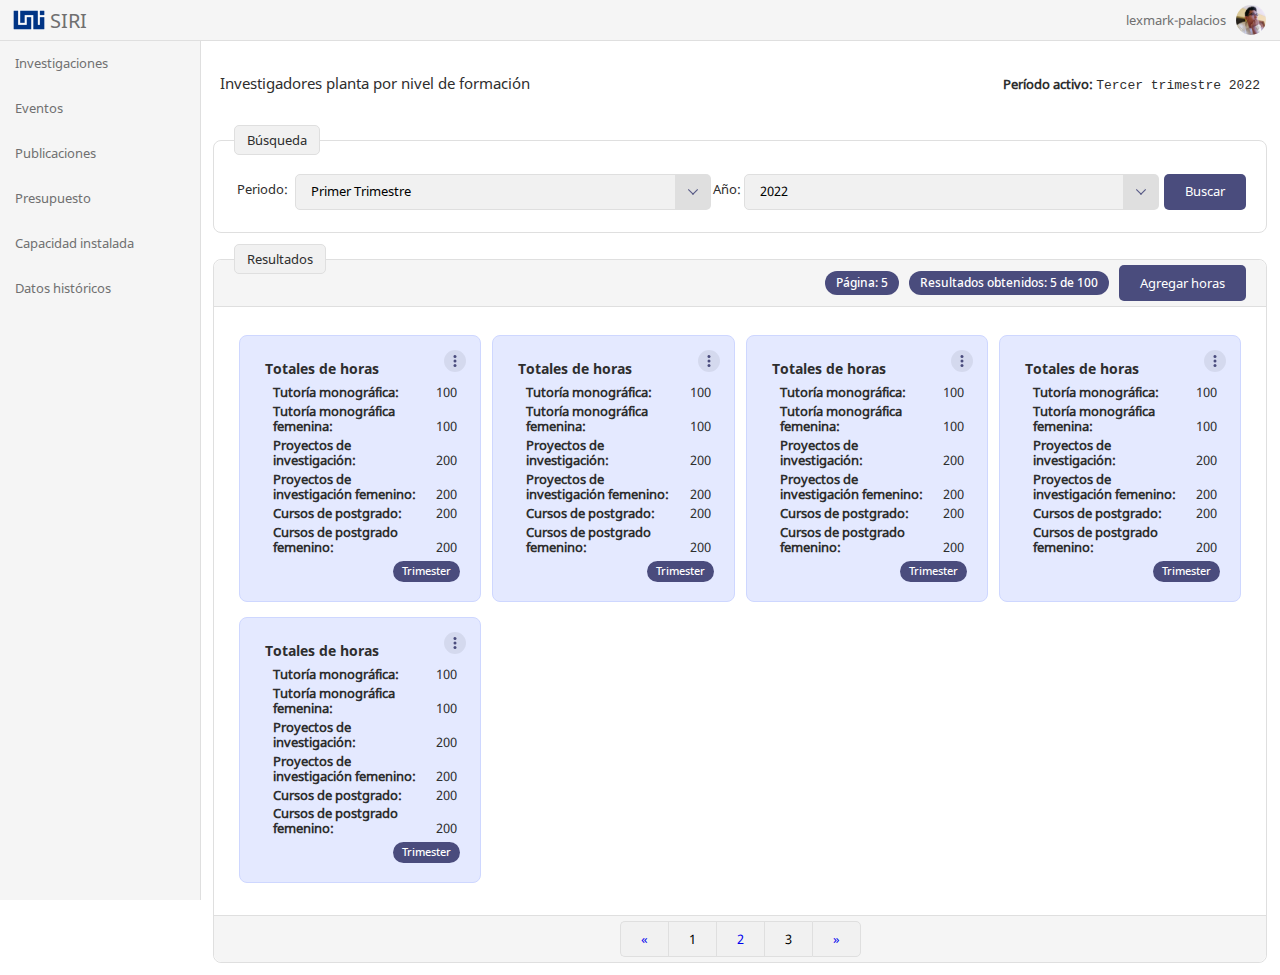
==== 2_5.html @ fdc03e11 "Inicializacion 10/07/2022" ====
<!DOCTYPE html>
<html lang="es">

<head>
    <meta charset="UTF-8">
    <meta name="viewport" content="width=device-width, initial-scale=1.0">
    <meta name="description" content="Sistema de reportes de investigación">
    <title>Horas de investigación docentes horario</title>

    <link rel="apple-touch-icon" sizes="180x180" href="images/favicon/apple-touch-icon.png">
    <link rel="icon" type="image/png" sizes="32x32" href="images/favicon/favicon-32x32.png">
    <link rel="icon" type="image/png" sizes="16x16" href="images/favicon/favicon-16x16.png">
    <link rel="manifest" href="images/favicon/site.webmanifest">

    <link rel="stylesheet" href="css/normalize.css">
    <link rel="stylesheet" href="css/ui-bic.css">
    <link rel="stylesheet" href="css/style.css">

    <script defer type="module" src="js/ui-bic.js"></script>
    <script defer src="js/menu-manager.js"></script>
</head>

<body>
    <header class="top-bar">
        <div id="system-name">
            <a href="#"><img src="images/favicon/favicon-32x32.png" alt="user" loading="lazy"><span>SIRI</span></a>
        </div>

        <div id="menuBtn">
            <div id="menuBtn_burger">
            </div>
        </div>

        <div id="userBtn-container">
            <button id="btn-user" type="button" aria-haspopup="true" aria-controls="menu-user" data-toggle="popover"
                data-target="#menu-user" tabindex="0">
                <span id="showUsername">lexmark-palacios</span>
                <span class="imguser-container">
                    <img src="images/users/user.webp" alt="user" loading="lazy">
                    <span id="shadowUser"></span>
                </span>
            </button>
            <div id="menu-user" class="popup" role="menu" aria-labelledby="btn-user" tabindex="-1">
                <ul role="none">
                    <li class="menu-item" role="none">
                        <a class="btn-menu-item" href="#" role="menuitem" tabindex="-1">
                            <span class="icon icon-clover"></span>
                            <span>Mi perfil</span>
                        </a>
                    </li>
                    <li class="menu-item" role="none">
                        <button class="btn-menu-item" role="menuitem" tabindex="-1">
                            <span class="icon icon-clover"></span>
                            <span>Administración</span>
                        </button>
                    </li>
                    <li class="menu-item" role="none">
                        <button class="btn-menu-item" role="menuitem" tabindex="-1">
                            <span class="icon icon-clover"></span>
                            <span>Cerrar sesión</span>
                        </button>
                    </li>
                </ul>
            </div>

        </div>
    </header>

    <nav id="bar" class="navbar">
        <ul id="ul-main">
            <li>
                <button class="default-item click-item" id="investigaciones">Investigaciones</button>
                <ul class="ul_hide" id="content-investigaciones">
                    <li>
                        <button class="default-item item-level-2 click-item" id="investigadores"
                            tabindex="-1">Investigadores</button>
                        <ul class="ul_hide" id="content-investigadores">
                            <li>
                                <a href="#" class="default-item item-level-3" tabindex="-1">Postgrado</a>
                            </li>
                            <li>
                                <a href="#" class="default-item item-level-3" tabindex="-1">Plata/Docente</a>
                            </li>
                        </ul>
                    </li>

                    <li>
                        <button class="default-item item-level-2 click-item" id="academicos"
                            tabindex="-1">Académicos</button>
                        <ul class="ul_hide" id="content-academicos">
                            <li>
                                <a href="#" class="default-item item-level-3" tabindex="-1">Pregrado</a>
                            </li>

                            <li>
                                <a href="#" class="default-item item-level-3" tabindex="-1">Postgrado</a>
                            </li>
                        </ul>
                    </li>
                </ul>
            </li>

            <li>
                <button class="default-item click-item" id="eventos">Eventos</button>
                <ul class="ul_hide" id="content-eventos">
                    <li>
                        <a href="#" class="default-item item-level-2" tabindex="-1">Universidad</a>
                    </li>
                    <li>
                        <a href="#" class="default-item item-level-2" tabindex="-1">CNU / Otros</a>
                    </li>

                    <li>
                        <button id="trabajos-presentados" class="default-item item-level-2 click-item"
                            tabindex="-1">Trabajos presentados</button>
                        <ul class="ul_hide" id="content-trabajos-presentados">
                            <li>
                                <a href="#" class="default-item item-level-3" tabindex="-1">En Eventos</a>
                            </li>
                            <li>
                                <a href="#" class="default-item item-level-3" tabindex="-1">En jornadas</a>
                            </li>
                        </ul>
                    </li>
                </ul>
            </li>
            <li>
                <a href="#" class="default-item " tabindex="-1">Publicaciones</a>
            </li>
            <li>
                <a href="#" class="default-item " tabindex="-1">Presupuesto</a>
            </li>
            <li>
                <a href="#" class="default-item " tabindex="-1">Capacidad instalada</a>
            </li>
            <li>
                <button class="default-item click-item" id="datos-historicos">Datos históricos</button>
                <ul class="ul_hide" id="content-datos-historicos">
                    <li>
                        <a href="#" class="default-item item-level-2" tabindex="-1">Cursos diplomandos</a>
                    </li>
                    <li>
                        <a href="#" class="default-item item-level-2" tabindex="-1">Número de Investigadores</a>
                    </li>
                    <li>
                        <a href="#" class="default-item item-level-2" tabindex="-1">Horas de investigación</a>
                    </li>
                </ul>
            </li>
        </ul>
    </nav>

    <main id="main">
        <div class="w-100">
            <section id="content-main" class="w-95">

                <div class="d-flex justify-content-between m-2">
                    <h3>Investigadores planta por nivel de formación</h3>
                    <p><strong>Período activo: </strong><samp>Tercer trimestre 2022</samp></p>
                </div>

                <form class="mt-1">
                    <fieldset id="search">
                        <legend>
                            <span>Búsqueda</span>
                        </legend>
                            <!-- Periodo -->
                    <label for="period" class="concealable start-in-one">Periodo:</label>
                    <span class="grid-three-columns concealable">
                        <div class="list">
                            <select id="period" class="list-data" data-select="status" tabindex="0">
                                <option value="opcion-1">Primer Trimestre</option>
                                <option value="opcion-2">Segundo Trimestre</option>
                                <option value="opcion-2">Tercero Trimestre</option>
                                <option value="opcion-2">Cuarto Trimestre</option>
                            </select>
                            <button class="list-button" data-select="status" tabindex="-1"></button>
                        </div>
                            <!-- Año -->
                        <label for="period">Año:</label>
                        <div class="list">
                            <select id="period" class="list-data" data-select="status" tabindex="0">
                                <option value="opcion-1">2022</option>
                            </select>
                            <button class="list-button" data-select="status" tabindex="-1"></button>
                        </div>
                    </span>
                        <span class="listbox" role="listbox" id="animes" aria-labelledby="" tabindex="-1">
                            <ul class="menu"></ul>
                        </span>

                        <button class="btn-primary m-0">Buscar</button>
                    </fieldset>
                </form>


                <section id="results" class="fieldset">
                    <h3 class="legend"><span>Resultados</span></h3>

                    <header id="header-results">
                        <div class="badge badge-primary">Página: 5</div>
                        <div class="badge badge-primary">Resultados obtenidos: 5 de 100</div>
                        <button type="button" class="btn-primary m-0" data-toggle="modal" data-target="#example-modal">
                            Agregar horas
                        </button>
                        <!-- <button type="button" class="btn-info">Agregar horas</button> -->
                    </header>

                    <div id="body-results">
                        <section class="card h-80 p-2">
                            <div class="card-body">
                                <div class="card-menu">
                                    <button id="target01" class="btn-pop" type="button" aria-haspopup="true"
                                        aria-controls="menu01" data-toggle="popover" data-target="#menu01"
                                        tabindex="0"></button>
                                    <div id="menu01" class="popup" role="menu" aria-labelledby="target01" tabindex="-1">
                                        <ul role="none">
                                            <li class="menu-item" role="none">
                                                <a class="btn-menu-item" href="#" role="menuitem" tabindex="-1">
                                                    <span class="icon icon-clover"></span>
                                                    <span>Editar</span>
                                                </a>
                                            </li>
                                            <li class="menu-item" role="none">
                                                <button class="btn-menu-item" role="menuitem" tabindex="-1">
                                                    <span class="icon icon-clover"></span>
                                                    <span>Eliminar</span>
                                                </button>
                                            </li>
                                        </ul>
                                    </div>
                                </div>
                                <h5 class="card-title">Totales de horas</h5>
                                <table class="ml-1">
                                    <tbody >
                                        <tr>
                                            <td><strong>Tutoría monográfica: </strong></td>
                                            <td class="txt-b-aline">100</td>
                                        </tr>
                                        <tr>
                                            <td><strong>Tutoría monográfica femenina: </strong></td>
                                            <td class="txt-b-aline">100</td>
                                        </tr>
                                        <tr>
                                            <td><strong>Proyectos de investigación: </strong></td>
                                            <td class="txt-b-aline">200</td>
                                        </tr>
                                        <tr>
                                            <td><strong>Proyectos de investigación femenino: </strong></h5></td>
                                            <td class="txt-b-aline">200</td>
                                        </tr>
                                        <tr>
                                            <td><strong>Cursos de postgrado: </strong></td>
                                            <td class="txt-b-aline">200</td>
                                        </tr>
                                        
                                        <tr>
                                            <td><strong>Cursos de postgrado femenino: </strong></td>
                                            <td class="txt-b-aline">200</td>
                                        </tr>
                                    </tbody>
                                </table>
                            </div>
                            <footer class="card-footer">
                                <span class="badge sm-badge badge-primary">Trimester</span>
                            </footer>
                        </section>
                        <section class="card h-80 p-2">
                            <div class="card-body">
                                <div class="card-menu">
                                    <button id="target01" class="btn-pop" type="button" aria-haspopup="true"
                                        aria-controls="menu01" data-toggle="popover" data-target="#menu01"
                                        tabindex="0"></button>
                                    <div id="menu01" class="popup" role="menu" aria-labelledby="target01" tabindex="-1">
                                        <ul role="none">
                                            <li class="menu-item" role="none">
                                                <a class="btn-menu-item" href="#" role="menuitem" tabindex="-1">
                                                    <span class="icon icon-clover"></span>
                                                    <span>Editar</span>
                                                </a>
                                            </li>
                                            <li class="menu-item" role="none">
                                                <button class="btn-menu-item" role="menuitem" tabindex="-1">
                                                    <span class="icon icon-clover"></span>
                                                    <span>Eliminar</span>
                                                </button>
                                            </li>
                                        </ul>
                                    </div>
                                </div>
                                <h5 class="card-title">Totales de horas</h5>
                                <table class="ml-1">
                                    <tbody >
                                        <tr>
                                            <td><strong>Tutoría monográfica: </strong></td>
                                            <td class="txt-b-aline">100</td>
                                        </tr>
                                        <tr>
                                            <td><strong>Tutoría monográfica femenina: </strong></td>
                                            <td class="txt-b-aline">100</td>
                                        </tr>
                                        <tr>
                                            <td><strong>Proyectos de investigación: </strong></td>
                                            <td class="txt-b-aline">200</td>
                                        </tr>
                                        <tr>
                                            <td><strong>Proyectos de investigación femenino: </strong></h5></td>
                                            <td class="txt-b-aline">200</td>
                                        </tr>
                                        <tr>
                                            <td><strong>Cursos de postgrado: </strong></td>
                                            <td class="txt-b-aline">200</td>
                                        </tr>
                                        
                                        <tr>
                                            <td><strong>Cursos de postgrado femenino: </strong></td>
                                            <td class="txt-b-aline">200</td>
                                        </tr>
                                    </tbody>
                                </table>
                            </div>
                            <footer class="card-footer">
                                <span class="badge sm-badge badge-primary">Trimester</span>
                            </footer>
                        </section>
                        <section class="card h-80 p-2">
                            <div class="card-body">
                                <div class="card-menu">
                                    <button id="target01" class="btn-pop" type="button" aria-haspopup="true"
                                        aria-controls="menu01" data-toggle="popover" data-target="#menu01"
                                        tabindex="0"></button>
                                    <div id="menu01" class="popup" role="menu" aria-labelledby="target01" tabindex="-1">
                                        <ul role="none">
                                            <li class="menu-item" role="none">
                                                <a class="btn-menu-item" href="#" role="menuitem" tabindex="-1">
                                                    <span class="icon icon-clover"></span>
                                                    <span>Editar</span>
                                                </a>
                                            </li>
                                            <li class="menu-item" role="none">
                                                <button class="btn-menu-item" role="menuitem" tabindex="-1">
                                                    <span class="icon icon-clover"></span>
                                                    <span>Eliminar</span>
                                                </button>
                                            </li>
                                        </ul>
                                    </div>
                                </div>
                                <h5 class="card-title">Totales de horas</h5>
                                <table class="ml-1">
                                    <tbody >
                                        <tr>
                                            <td><strong>Tutoría monográfica: </strong></td>
                                            <td class="txt-b-aline">100</td>
                                        </tr>
                                        <tr>
                                            <td><strong>Tutoría monográfica femenina: </strong></td>
                                            <td class="txt-b-aline">100</td>
                                        </tr>
                                        <tr>
                                            <td><strong>Proyectos de investigación: </strong></td>
                                            <td class="txt-b-aline">200</td>
                                        </tr>
                                        <tr>
                                            <td><strong>Proyectos de investigación femenino: </strong></h5></td>
                                            <td class="txt-b-aline">200</td>
                                        </tr>
                                        <tr>
                                            <td><strong>Cursos de postgrado: </strong></td>
                                            <td class="txt-b-aline">200</td>
                                        </tr>
                                        
                                        <tr>
                                            <td><strong>Cursos de postgrado femenino: </strong></td>
                                            <td class="txt-b-aline">200</td>
                                        </tr>
                                    </tbody>
                                </table>
                            </div>
                            <footer class="card-footer">
                                <span class="badge sm-badge badge-primary">Trimester</span>
                            </footer>
                        </section>
                        <section class="card h-80 p-2">
                            <div class="card-body">
                                <div class="card-menu">
                                    <button id="target01" class="btn-pop" type="button" aria-haspopup="true"
                                        aria-controls="menu01" data-toggle="popover" data-target="#menu01"
                                        tabindex="0"></button>
                                    <div id="menu01" class="popup" role="menu" aria-labelledby="target01" tabindex="-1">
                                        <ul role="none">
                                            <li class="menu-item" role="none">
                                                <a class="btn-menu-item" href="#" role="menuitem" tabindex="-1">
                                                    <span class="icon icon-clover"></span>
                                                    <span>Editar</span>
                                                </a>
                                            </li>
                                            <li class="menu-item" role="none">
                                                <button class="btn-menu-item" role="menuitem" tabindex="-1">
                                                    <span class="icon icon-clover"></span>
                                                    <span>Eliminar</span>
                                                </button>
                                            </li>
                                        </ul>
                                    </div>
                                </div>
                                <h5 class="card-title">Totales de horas</h5>
                                <table class="ml-1">
                                    <tbody >
                                        <tr>
                                            <td><strong>Tutoría monográfica: </strong></td>
                                            <td class="txt-b-aline">100</td>
                                        </tr>
                                        <tr>
                                            <td><strong>Tutoría monográfica femenina: </strong></td>
                                            <td class="txt-b-aline">100</td>
                                        </tr>
                                        <tr>
                                            <td><strong>Proyectos de investigación: </strong></td>
                                            <td class="txt-b-aline">200</td>
                                        </tr>
                                        <tr>
                                            <td><strong>Proyectos de investigación femenino: </strong></h5></td>
                                            <td class="txt-b-aline">200</td>
                                        </tr>
                                        <tr>
                                            <td><strong>Cursos de postgrado: </strong></td>
                                            <td class="txt-b-aline">200</td>
                                        </tr>
                                        
                                        <tr>
                                            <td><strong>Cursos de postgrado femenino: </strong></td>
                                            <td class="txt-b-aline">200</td>
                                        </tr>
                                    </tbody>
                                </table>
                            </div>
                            <footer class="card-footer">
                                <span class="badge sm-badge badge-primary">Trimester</span>
                            </footer>
                        </section>
                        <section class="card h-80 p-2">
                            <div class="card-body">
                                <div class="card-menu">
                                    <button id="target01" class="btn-pop" type="button" aria-haspopup="true"
                                        aria-controls="menu01" data-toggle="popover" data-target="#menu01"
                                        tabindex="0"></button>
                                    <div id="menu01" class="popup" role="menu" aria-labelledby="target01" tabindex="-1">
                                        <ul role="none">
                                            <li class="menu-item" role="none">
                                                <a class="btn-menu-item" href="#" role="menuitem" tabindex="-1">
                                                    <span class="icon icon-clover"></span>
                                                    <span>Editar</span>
                                                </a>
                                            </li>
                                            <li class="menu-item" role="none">
                                                <button class="btn-menu-item" role="menuitem" tabindex="-1">
                                                    <span class="icon icon-clover"></span>
                                                    <span>Eliminar</span>
                                                </button>
                                            </li>
                                        </ul>
                                    </div>
                                </div>
                                <h5 class="card-title">Totales de horas</h5>
                                <table class="ml-1">
                                    <tbody >
                                        <tr>
                                            <td><strong>Tutoría monográfica: </strong></td>
                                            <td class="txt-b-aline">100</td>
                                        </tr>
                                        <tr>
                                            <td><strong>Tutoría monográfica femenina: </strong></td>
                                            <td class="txt-b-aline">100</td>
                                        </tr>
                                        <tr>
                                            <td><strong>Proyectos de investigación: </strong></td>
                                            <td class="txt-b-aline">200</td>
                                        </tr>
                                        <tr>
                                            <td><strong>Proyectos de investigación femenino: </strong></h5></td>
                                            <td class="txt-b-aline">200</td>
                                        </tr>
                                        <tr>
                                            <td><strong>Cursos de postgrado: </strong></td>
                                            <td class="txt-b-aline">200</td>
                                        </tr>
                                        
                                        <tr>
                                            <td><strong>Cursos de postgrado femenino: </strong></td>
                                            <td class="txt-b-aline">200</td>
                                        </tr>
                                    </tbody>
                                </table>
                            </div>
                            <footer class="card-footer">
                                <span class="badge sm-badge badge-primary">Trimester</span>
                            </footer>
                        </section>

                    </div>

                    <footer id="footer-results">
                        <div class="paginate">
                            <a href="#">«</a>
                            <button type="button">1</button>
                            <a href="#">2</a>
                            <button type="button">3</button>
                            <a href="#">»</a>
                        </div>
                    </footer>

                </section>

            </section>
        </div>
    </main>

    <!-- Ventana modal -->
    <div class="modal fade modal-scroll" id="example-modal" tabindex="-1" aria-hidden="true"
        aria-labelledby="example-modal-label">
        <!-- <div class="modal-dialog modal-lg"> -->
        <div class="modal-dialog">
            <div class="modal-content">

                <div class="modal-header">
                    <h5 class="modal-title">Agregar total horas de invastigación docentes horarios.</h5>
                    <button type="button" class="btn-close" aria-label="Cancelar"></button>
                </div>

                <div class="modal-body">

                    <form class="mt-1">
                        <div class="grid-three-columns-uniform">
                            <label for="name"><strong>Categoría</strong> </label>
                            <label for="name"><strong>Total</strong></label>
                            <label for="name"><strong>Total femenino</strong></label>

                            <label for="name">Tutorías monográficas:</label>
                            <input type="text" class="control w-100" placeholder="Total..." required>
                            <input type="text" class="control w-100" placeholder="Total femenino..." required>

                            <label for="name">Proyectos invastigación:</label>
                            <input type="text" class="control w-100" placeholder="Total..." required>
                            <input type="text" class="control w-100" placeholder="Total femenino..." required>

                            <label for="name">Cursos postgrado:</label>
                            <input type="text" class="control w-100" placeholder="Total..." required>
                            <input type="text" class="control w-100" placeholder="Total femenino..." required>
                        </div>
                        
                    </form>

                </div>

                <div class="modal-footer">
                    <button type="button" class="btn-light">Cancelar</button>
                    <button type="button" class="btn-primary">Aceptar</button>
                </div>

            </div>
        </div>
    </div>
</body>

</html>
---- css/ui-bic.css ----
*, *:focus {
  outline: none;
}

body {
  color: #2e2e2e;
  font-family: 'Noto Sans Regular';
  font-size: 13px;
  font-weight: normal;
}

p {
  line-height: 1.8 !important;
}

/* ---------------------------------------------- */

/* -----------------Tipografia------------------- */

/* noto-sans-regular - latin */

@font-face {
  font-family: 'Noto Sans Regular';
  font-style: normal;
  font-weight: 400;
  src: url('../font/noto/noto-sans-v14-latin-regular.eot');
  /* IE9 Compat Modes */
  src: local(''), url('../font/noto/noto-sans-v14-latin-regular.eot?#iefix') format('embedded-opentype'),
    /* IE6-IE8 */
    url('../font/noto/noto-sans-v14-latin-regular.woff2') format('woff2'),
    /* Super Modern Browsers */
    url('../font/noto/noto-sans-v14-latin-regular.woff') format('woff'),
    /* Modern Browsers */
    url('../font/noto/noto-sans-v14-latin-regular.ttf') format('truetype'),
    /* Safari, Android, iOS */
    url('../font/noto/noto-sans-v14-latin-regular.svg#NotoSans') format('svg');
  /* Legacy iOS */
}

/* noto-sans-italic - latin */

@font-face {
  font-family: 'Noto Sans Italic';
  font-style: italic;
  font-weight: 400;
  src: url('../font/noto/noto-sans-v14-latin-italic.eot');
  /* IE9 Compat Modes */
  src: local(''), url('../font/noto/noto-sans-v14-latin-italic.eot?#iefix') format('embedded-opentype'),
    /* IE6-IE8 */
    url('../font/noto/noto-sans-v14-latin-italic.woff2') format('woff2'),
    /* Super Modern Browsers */
    url('../font/noto/noto-sans-v14-latin-italic.woff') format('woff'),
    /* Modern Browsers */
    url('../font/noto/noto-sans-v14-latin-italic.ttf') format('truetype'),
    /* Safari, Android, iOS */
    url('../font/noto/noto-sans-v14-latin-italic.svg#NotoSans') format('svg');
  /* Legacy iOS */
}

@font-face {
  font-family: 'Noto Sans Medium';
  font-style: italic;
  font-weight: 400;
  src: url('../font/noto/noto-sans-medium.eot');
  /* IE9 Compat Modes */
  src: local(''), url('../font/noto/noto-sans-medium.eot?#iefix') format('embedded-opentype'),
    /* IE6-IE8 */
    url('../font/noto/noto-sans-medium.woff2') format('woff2'),
    /* Super Modern Browsers */
    url('../font/noto/noto-sans-medium.woff') format('woff'),
    /* Modern Browsers */
    url('../font/noto/noto-sans-medium.ttf') format('truetype'),
    /* Safari, Android, iOS */
    url('../font/noto/noto-sans-medium.svg#NotoSans') format('svg');
  /* Legacy iOS */
}

@font-face {
  font-family: 'Noto Sans SemiBold';
  font-style: italic;
  font-weight: 400;
  src: url('../font/noto/noto-sans-semi-bold.eot');
  /* IE9 Compat Modes */
  src: local(''), url('../font/noto/noto-sans-semi-bold.eot?#iefix') format('embedded-opentype'),
    /* IE6-IE8 */
    url('../font/noto/noto-sans-semi-bold.woff2') format('woff2'),
    /* Super Modern Browsers */
    url('../font/noto/noto-sans-semi-bold.woff') format('woff'),
    /* Modern Browsers */
    url('../font/noto/noto-sans-semi-bold.ttf') format('truetype'),
    /* Safari, Android, iOS */
    url('../font/noto/noto-sans-v14-latin-italic.svg#NotoSans') format('svg');
  /* Legacy iOS */
}

/* noto-sans-700 - latin */

@font-face {
  font-family: 'Noto Sans Bold';
  font-style: normal;
  font-weight: 700;
  src: url('../font/noto/noto-sans-v14-latin-700.eot');
  /* IE9 Compat Modes */
  src: local(''), url('../font/noto/noto-sans-v14-latin-700.eot?#iefix') format('embedded-opentype'),
    /* IE6-IE8 */
    url('../font/noto/noto-sans-v14-latin-700.woff2') format('woff2'),
    /* Super Modern Browsers */
    url('../font/noto/noto-sans-v14-latin-700.woff') format('woff'),
    /* Modern Browsers */
    url('../font/noto/noto-sans-v14-latin-700.ttf') format('truetype'),
    /* Safari, Android, iOS */
    url('../font/noto/noto-sans-v14-latin-700.svg#NotoSans') format('svg');
  /* Legacy iOS */
}

/* noto-sans-700italic - latin */

@font-face {
  font-family: 'Noto Sans Bold Italic';
  font-style: italic;
  font-weight: 700;
  src: url('../font/noto/noto-sans-v14-latin-700italic.eot');
  /* IE9 Compat Modes */
  src: local(''), url('../font/noto/noto-sans-v14-latin-700italic.eot?#iefix') format('embedded-opentype'),
    /* IE6-IE8 */
    url('../font/noto/noto-sans-v14-latin-700italic.woff2') format('woff2'),
    /* Super Modern Browsers */
    url('../font/noto/noto-sans-v14-latin-700italic.woff') format('woff'),
    /* Modern Browsers */
    url('../font/noto/noto-sans-v14-latin-700italic.ttf') format('truetype'),
    /* Safari, Android, iOS */
    url('../font/noto/noto-sans-v14-latin-700italic.svg#NotoSans') format('svg');
  /* Legacy iOS */
}

/* ---------------------------------------------- */

/* -------------Variables CSS--------------*/

:root {
  --arrow-down: url("../images/icons/down-16x16-px-plain.svg");
  --arrow-back: url("../images/icons/back-16x16-px-plain.svg");
  --arrow-forward: url("../images/icons/forward-16x16-px-plain.svg");
  --arrow-up: url("../images/icons/up-16x16-px-plain.svg");
  --button-close: url("../images/icons/close-16x16-px-plain.svg");
  --context-menu: url("../images/icons/context-menu-16x16-px-plain.svg");
  --edit-icon: url("../images/icons/edit-16x16-px-plain.svg");
}

/* ---------------------------------------------- */

/* --------------Botones y Enlaces--------------- */

a.btn-primary, a.btn-light, a.btn-delete, a.btn-info,
a.btn-advanced-search, a.link, .paginate a,
button, input[type="button"], input[type="submit"] {
  display: inline-block;
  font-family: 'Noto Sans Regular';
  border: none;
  text-decoration: none;
  padding: 0 20px;
  height: 36px;
  font-size: 13px !important;
  vertical-align: middle;
  font-weight: normal;
  border-radius: 5px;
  background-color: transparent;
  border: 1px solid transparent;
  transition: all 0.15s, border-color 0.15s ease-in-out, box-shadow 0.15s ease-in-out;
}

a.btn-primary, a.btn-light, a.btn-delete,
a.btn-info, a.btn-advanced-search,
a.link, .paginate a {
  height: 34px;
  width: max-content;
  display: flex;
  justify-content: center;
  align-items: center;
}

a.btn-primary:focus-visible, a.btn-light:focus-visible,
a.btn-delete:focus-visible, a.btn-info:focus-visible,
a.btn-advanced-search:focus-visible, a.link:focus-visible,
.paginate a:focus-visible, button:focus-visible,
input[type="button"]:focus-visible, input[type="submit"]:focus-visible {
  outline: none;
  box-shadow: hsla(239, 26%, 39%, 0.8) 0px 0px 10px;
}

/* Botón primario */

/* ------------------------------ */

.btn-primary, a.btn-primary {
  background-color: #4A4C7D !important;
  color: #ffffff !important;
}

.btn-primary:hover, a.btn-primary:hover,
a.badge.badge-primary:hover, button.badge.badge-primary:hover {
  background-color: #3c3e69 !important;
}

.btn-primary:active, a.btn-primary:active,
a.badge.badge-primary:active, button.badge.badge-primary:active {
  background-color: #5e5f86 !important;
}

/* Botón light */

/* ------------------------------ */

.btn-light, a.btn-light {
  background-color: #dfdfdf !important;
  color: #1C1C1C !important;
}

.btn-light:hover, a.btn-light:hover,
a.badge.badge-secondary:hover, button.badge.badge-secondary:hover {
  background-color: #d6d6d6 !important;
}

.btn-light:active, a.btn-light:active,
a.badge.badge-secondary:active, button.badge.badge-secondary:active {
  background-color: #F1F1F1 !important;
}

/* Botón eliminar */

/* ------------------------------ */

.btn-delete, a.btn-delete {
  background-color: #c0392b !important;
  color: #fafafa !important;
}

.btn-delete:hover, a.btn-delete:hover,
a.badge.badge-error:hover, button.badge.badge-error:hover {
  background-color: #b32919 !important;
}

.btn-delete:active, a.btn-delete:active,
a.badge.badge-error:active, button.badge.badge-error:active {
  background-color: #c94132 !important;
}

/* Botón información */

/* ------------------------------ */

.btn-info, a.btn-info {
  background-color: #1439CC !important;
  color: #fafafa !important;
}

.btn-info:hover, a.btn-info:hover,
a.badge.badge-info:hover, button.badge.badge-info:hover {
  background-color: #0326b1 !important;
}

.btn-info:active, a.btn-info:active,
a.badge.badge-info:active, button.badge.badge-info:active {
  background-color: #0734e7 !important;
}

/* Botón volver atrás */

/* ------------------------------ */

.btn-back, a.btn-back, .btn-forward, a.btn-forward {
  background-color: rgba(0, 0, 0, 0.065) !important;
  border-radius: 50%;
  max-height: 0;
  padding: 15px;
  background-repeat: no-repeat;
  background-size: 12px;
  background-position: center center;
}

.btn-back, a.btn-back {
  background-image: var(--arrow-back);
}

.btn-forward, a.btn-forward {
  background-image: var(--arrow-forward);
}

a.btn-back, a.btn-forward {
  text-align: center;
}

.btn-back:hover, a.btn-back:hover, .btn-forward:hover, a.btn-forward:hover {
  background-color: rgba(0, 0, 0, 0.12) !important;
}

.btn-back:active, a.btn-back:active, .btn-forward:active, a.btn-forward:active {
  background-color: rgba(0, 0, 0, 0.15) !important;
}

/* Botón búsqueda avanzada, ver más y enlaces simples */

/* ------------------------------ */

button.btn-advanced-search, a.btn-advanced-search {
  color: #1439CC !important;
  padding: 0 20px 0 0;
  background-image: var(--arrow-down);
  background-repeat: no-repeat;
  background-size: 12px;
  background-position: 95% center;
}

button.link, a.link {
  color: #1439CC !important;
  padding: 0;
  cursor: pointer;
}

button.btn-advanced-search:hover, a.btn-advanced-search:hover, button.link:hover, a.link:hover {
  text-decoration: underline;
  background-color: transparent !important;
}

button.btn-advanced-search:active, a.btn-advanced-search:active, button.link:active, a.link:active {
  color: #6786ff !important;
  background-color: transparent !important;
}

/* ---------------------------------------------- */

/* ----------------Insignias--------------------- */

span.badge, .badge {
  display: inline-block;
  font-family: 'Noto Sans Medium';
  border: 1px solid transparent;
  width: auto;
  height: 18px;
  padding: 4px 10px 0 10px;
  margin: 3px 0;
  font-size: 12px !important;
  border-radius: 150px;
}

span.badge.badge-primary, .badge.badge-primary {
  color: #ffffff;
  background-color: #4A4C7D;
}

span.badge.badge-secondary, .badge.badge-secondary {
  color: #2e2e2e;
  background-color: #C9C9C9;
}

span.badge.badge-info, .badge.badge-info {
  color: #ffffff;
  background-color: #1439CC !important;
}

span.badge.badge-error, .badge.badge-error {
  color: #ffffff;
  background-color: #c0392b !important;
}

span.badge.sm-badge, .badge.sm-badge {
  height: 16px;
  padding: 3px 8px 0 8px;
  font-size: 11px !important;
}

button.badge {
  padding: 9.5px 8px !important;
  display: inline-flex;
  justify-content: center;
  align-items: center;
}

a.badge {
  cursor: pointer;
}

/* ---------------------------------------------- */

/* -------------Etiquetas de nombres------------- */

div.tag, span.tag {
  --bg-tag: #E4E9FF;
  --bg-tag-border: 1px solid #ced7ff;
  max-width: 300px;
  width: auto;
  display: flex;
  justify-content: space-between;
  align-items: center;
  font-family: 'Noto Sans Regular';
  height: 30px;
  padding: 0px 5px 0 10px;
  margin: 0;
  font-size: 13px;
  font-weight: 500;
  border-radius: 5px;
  background-color: var(--bg-tag);
  border: var(--bg-tag-border);
}

div.tag.tag-man, span.tag.tag-man {
  --bg-tag: #E4E9FF;
  --bg-tag-border: 1px solid #ced7ff;
}

div.tag.tag-woman, span.tag.tag-woman {
  --bg-tag: #FFE6E6;
  --bg-tag-border: 1px solid #ffcde4;
}

div.tag .tag-data, span.tag .tag-data {
  white-space: nowrap;
  overflow: hidden;
  text-overflow: ellipsis;
  margin-right: 2px;
  -webkit-user-select: none;
  -ms-user-select: none;
  user-select: none;
  padding: 2px 16px 2px 5px;
}

div.tag .tag-data:hover, span.tag .tag-data:hover {
  border-radius: 5px;
  background-color: rgba(0, 0, 0, 0.065);
  background-image: var(--edit-icon);
  background-repeat: no-repeat;
  background-size: 15px;
  background-position-y: center;
  background-position-x: right;
}

div.tag .tag-data:active, span.tag .tag-data:active {
  background-color: rgba(0, 0, 0, 0.15);
}

button.btn-close {
  position: relative;
  background-color: rgba(0, 0, 0, 0.065);
  border: 1px solid transparent;
  border-radius: 50%;
  margin: 0;
  max-height: 0;
  padding: 10px;
  background-image: var(--button-close);
  background-repeat: no-repeat;
  background-size: 8px;
  background-position: center center;
}

/* ---------------------------------------------- */

/* -------------------Tooltips------------------- */

.tooltip {
  padding: 5px 8px;
  display: none;
  opacity: 0;
  position: absolute;
  max-width: 300px;
  width: max-content;
  border-radius: 5px;
  text-align: center;
  line-height: 1.5;
  z-index: 4000;
  color: #ffffff;
  background-color: black;
  border: 1px solid transparent;
  box-shadow: 0 4px 5px 0 rgba(0, 0, 0, 0.14), 0 1px 10px 0 rgba(0, 0, 0, 0.12), 0 2px 4px -1px rgba(0, 0, 0, 0.20);
  transition: opacity 0.2s ease-in-out;
  --left-position: 0;
}

.tooltip::after {
  content: "";
  position: absolute;
  height: 6px;
  width: 6px;
  background-color: inherit;
  border: inherit;
  transform: rotate(-45deg);
}

.tooltip[data-placement=top]::after {
  bottom: -4px;
  left: var(--left-position);
  clip-path: polygon(0% 0%, 100% 100%, 0% 100%);
}

.tooltip[data-placement=bottom]::after {
  top: -4px;
  left: var(--left-position);
  clip-path: polygon(0% 0%, 100% 0%, 100% 100%);
}

.tooltip[data-placement=left]::after {
  top: 10px;
  right: -4px;
  clip-path: polygon(100% 0%, 100% 100%, 0% 100%);
}

.tooltip[data-placement=right]::after {
  top: 10px;
  left: -4px;
  clip-path: polygon(0% 0%, 100% 0%, 0% 100%);
}

/* ---------------------------------------------- */

/* -----------Tarjetas de información------------ */

.card {
  display: flex;
  flex-direction: column;
  justify-content: space-between;
  height: 10rem;
  font-family: 'Noto Sans Regular';
  background-color: #E4E9FF;
  border: 1px solid #ced7ff;
  font-size: 13px;
  padding: 0.6rem;
  margin: 5px;
  border-radius: 8px;
}

.card-body {
  position: relative;
}

.card-menu {
  position: absolute;
  right: -6px;
  top: -6px;
}

.card-title {
  font-family: 'Noto Sans Bold';
  font-size: 14px;
  margin: 0;
  padding: 5px 20px 5px 5px;
  overflow: hidden;
  white-space: nowrap;
  text-overflow: ellipsis;
}

.card-text {
  overflow: hidden;
  padding-left: 10px;
  margin-bottom: 10px;
  -webkit-box-orient: vertical;
  -moz-box-orient: vertical;
  display: block;
  display: -webkit-box;
  text-overflow: ellipsis;
  -webkit-line-clamp: 2;
}

.card-body .link {
  padding-left: 5px;
}

.card-footer {
  display: flex;
  justify-content: flex-end;
  align-items: center;
}

/* ---------------------------------------------- */

/* -------------Popovers y Combobox-------------- */

button.btn-pop {
  background-color: rgba(0, 0, 0, 0.065);
  border: 1px solid transparent;
  max-height: 0;
  max-width: 0;
  padding: 10px;
  border-radius: 50%;
  background-image: var(--context-menu);
  background-repeat: no-repeat;
  background-size: 12px;
  background-position: center center;
}

.popup, .listbox {
  display: none;
  position: absolute;
  width: max-content;
  border-radius: 8px;
  background-color: #ffffff;
  border: none;
  box-shadow: 0 4px 5px 0 rgba(0, 0, 0, 0.14), 0 1px 10px 0 rgba(0, 0, 0, 0.12), 0 2px 4px -1px rgba(0, 0, 0, 0.20);
  z-index: 4000;
}

.popup {
  min-width: 80px;
  max-width: 300px;
}

.popup ul, .listbox ul {
  margin: 4px 0;
  padding: 0;
  list-style: none;
  display: flex;
  flex-direction: column;
  justify-content: space-between;
  background-color: transparent;
}

li.menu-item {
  background-color: transparent;
}

button.btn-menu-item span, a.btn-menu-item span {
  white-space: nowrap;
  overflow: hidden;
  text-overflow: ellipsis;
  padding: 2px 0;
  -webkit-user-select: none;
  -ms-user-select: none;
  user-select: none;
}

button.btn-menu-item, a.btn-menu-item {
  display: flex;
  align-items: center;
  color: #2e2e2e !important;
  margin: 0;
  width: 100%;
  height: 34px;
  padding: 0 20px;
  border-radius: 0;
  text-align: start;
  background-color: transparent;
  transition: background-color 0.1s;
  text-decoration: none;
  -webkit-box-sizing: border-box;
  -moz-box-sizing: border-box;
  box-sizing: border-box;
}

.item-active {
  background-color: #c9c9c9 !important;
}

/* Iconos de los menu items*/
.icon {
  margin: 0;
  padding: 0;
  display: inline-block;
  min-width: 16px;
  min-height: 16px;
  background-size: 16px;
  background-repeat: no-repeat;
  background-position: center center;
  transform: translateX(-8px);
}

button.btn-pop:hover, button.btn-close:hover {
  background-color: rgba(0, 0, 0, 0.12);
}

button.btn-pop:active, button.btn-close:active {
  background-color: rgba(0, 0, 0, 0.15);
}

button.btn-menu-item:hover, a.btn-menu-item:hover {
  background-color: #dfdfdf !important;
}

button.btn-menu-item:active, a.btn-menu-item:active {
  background-color: #C9C9C9 !important;
}

/* ---------------------------------------------- */

/* --------------Foco de componentes------------- */

input:focus, textarea:focus, form:focus, div.list select.list-data:focus {
  border: 1px solid #4A4C7D;
}

/* ---------------------------------------------- */

/* ---------Ancho y altura de elementos---------- */

.w-25 {
  width: 25%;
}

.w-50 {
  width: 50%;
}

.w-75 {
  width: 75%;
}

.w-100 {
  width: 100%;
}

.w-max-content {
  width: max-content;
}

/* -------------------- */

.h-25 {
  height: 25%;
}

.h-50 {
  height: 50%;
}

.h-75 {
  height: 75%;
}

.h-80 {
  height: 80%;
}

.h-100 {
  height: 100%;
}

/* ---------------------------------------------- */

/* --------------Márgenes y Rellenos------------- */

.m-auto {
  margin: auto;
}

/* -------------------- */

.m-0 {
  margin: 0;
}

.m-1 {
  margin: 10px;
}

.m-2 {
  margin: 20px;
}

.m-3 {
  margin: 30px;
}

.m-4 {
  margin: 40px;
}

/* -------------------- */

.mt-0 {
  margin-top: 0;
}

.mt-1 {
  margin-top: 10px;
}

.mt-2 {
  margin-top: 20px;
}

.mt-3 {
  margin-top: 30px;
}

.mt-4 {
  margin-top: 40px;
}

/* -------------------- */

.ml-0 {
  margin-left: 0;
}

.ml-1 {
  margin-left: 10px;
}

.ml-2 {
  margin-left: 20px;
}

.ml-3 {
  margin-left: 30px;
}

.ml-4 {
  margin-left: 40px;
}

/* -------------------- */

.mr-0 {
  margin-right: 0;
}

.mr-1 {
  margin-right: 10px;
}

.mr-2 {
  margin-right: 20px;
}

.mr-3 {
  margin-right: 30px;
}

.mr-4 {
  margin-right: 40px;
}

/* -------------------- */

.mb-0 {
  margin-bottom: 0;
}

.mb-1 {
  margin-bottom: 10px;
}

.mb-2 {
  margin-bottom: 20px;
}

.mb-3 {
  margin-bottom: 30px;
}

.mb-4 {
  margin-bottom: 40px;
}

/* -------------------- */

.p-0 {
  padding: 0;
}

.p-1 {
  padding: 10px;
}

.p-2 {
  padding: 20px;
}

.p-3 {
  padding: 30px;
}

.p-4 {
  padding: 40px;
}

/* -------------------- */

.pt-0 {
  padding-top: 0;
}

.pt-1 {
  padding-top: 10px;
}

.pt-2 {
  padding-top: 20px;
}

.pt-3 {
  padding-top: 30px;
}

.pt-4 {
  padding-top: 40px;
}

/* -------------------- */

.pl-0 {
  padding-left: 0;
}

.pl-1 {
  padding-left: 10px;
}

.pl-2 {
  padding-left: 20px;
}

.pl-3 {
  padding-left: 30px;
}

.pl-4 {
  padding-left: 40px;
}

/* -------------------- */

.pr-0 {
  padding-right: 0;
}

.pr-1 {
  padding-right: 10px;
}

.pr-2 {
  padding-right: 20px;
}

.pr-3 {
  padding-right: 30px;
}

.pr-4 {
  padding-right: 40px;
}

/* -------------------- */

.pb-0 {
  padding-bottom: 0;
}

.pb-1 {
  padding-bottom: 10px;
}

.pb-2 {
  padding-bottom: 20px;
}

.pb-3 {
  padding-bottom: 30px;
}

.pb-4 {
  padding-bottom: 40px;
}
/* ---------------------------------------------- */

/* -----------Orientación de textos ------------- */

.txt-b-aline{
  vertical-align: bottom;
}

.txt-m-aline{
  vertical-align: middle;
}

.txt-t-aline{
  vertical-align: top;
}

.txt-bl-aline{
  vertical-align: baseline;
}

.txt-sp-aline{
  vertical-align: super;
}

.txt-sb-aline{
  vertical-align: sub;
}

/* ---------------------------------------------- */

/* -----------Entradas de formulario------------- */

form>small, form>label, form>input, form>select {
  display: block;
}

label {
  font-family: 'Noto Sans Regular';
  font-size: 13px;
  margin: 2.5px 2.5px;
  margin-bottom: 0.5rem;
}

small {
  color: #686868;
  display: block;
  font-family: 'Noto Sans Regular';
  margin: 2.5px 2.5px;
  font-size: 12px;
  font-weight: 400;
  margin-bottom: 1.2rem;
}

input, select {
  margin: 0;
  font-family: inherit;
  font-size: inherit;
  line-height: inherit;
}

/* ---------------------------------------------- */

/* -------Etiqueta <select> personalizado-------- */

div.list {
  position: relative;
  display: inline-block;
  height: 36px;
  vertical-align: middle !important;
  padding: 0;
  margin: 2.5px 0;
  -webkit-box-sizing: border-box;
  -moz-box-sizing: border-box;
  box-sizing: border-box;
  border-radius: 5px;
}

div.list select.list-data {
  font-family: 'Noto Sans Regular';
  background-color: #F1F1F1;
  border: 1px solid #dfdfdf;
  border-radius: 5px 12px 12px 5px;
  cursor: pointer;
  margin: 0;
  padding: 0px 40px 0px 15px;
  font-size: 13px;
  height: 36px;
  width: 100%;
  -webkit-appearance: none;
  -moz-appearance: none;
  -o-appearance: none;
  appearance: none;
  -webkit-box-sizing: border-box;
  -moz-box-sizing: border-box;
  box-sizing: border-box;
  transition: border-color 0.15s ease-in-out, box-shadow 0.15s ease-in-out;
}

div.list button.list-button {
  position: absolute;
  right: 0;
  margin: 0;
  padding: 0 !important;
  min-width: 36px !important;
  height: 36px !important;
  border-radius: 0 5px 5px 0;
  background-color: #dfdfdf;
  background-image: var(--arrow-down);
  background-repeat: no-repeat;
  background-size: 10px;
  background-position: center center;
  pointer-events: none;
}


/* ---------------------------------------------- */

/* -------Spin input number personalizado-------- */

.spin-container, .combobox-container {
  display: inline-flex;
  justify-content: center;
  align-items: center;
  min-width: 36px;
  height: 36px;
  padding: 0;
  margin: 2.5px 0;
  -webkit-box-sizing: border-box;
  -moz-box-sizing: border-box;
  box-sizing: border-box;
  background-color: transparent;
  vertical-align: middle !important;
}

.spin-container span.spin-buttons {
  margin: 0;
  padding: 0;
  width: 36px;
  display: flex;
  flex-direction: column;
  justify-content: space-between;
  align-items: center;
}

.spin-container span.spin-buttons button {
  margin: 0;
  padding: 0;
  height: 18px;
  width: 36px !important;
  border-radius: 0;
  background-color: #dfdfdf;
  -webkit-box-sizing: border-box;
  -moz-box-sizing: border-box;
  box-sizing: border-box;
}

.spin-container span.spin-buttons button.btn-spin-up {
  border-top-right-radius: 5px;
  background-image: var(--arrow-up);
  background-repeat: no-repeat;
  background-size: 8px;
  background-position: center center;
  border-bottom: 1px solid #dbdbdb;
}

.spin-container span.spin-buttons button.btn-spin-down {
  border-bottom-right-radius: 5px;
  background-image: var(--arrow-down);
  background-repeat: no-repeat;
  background-size: 8px;
  background-position: center center;
}

input[type="number"].spin-custom {
  font-family: 'Noto Sans Regular';
  width: 100%;
  height: 36px;
  padding: 0px 15px;
  font-size: 13px;
  border-top-left-radius: 5px;
  border-bottom-left-radius: 5px;
  -webkit-appearance: textfield;
  -moz-appearance: textfield;
  appearance: textfield;
  -webkit-box-sizing: border-box;
  -moz-box-sizing: border-box;
  box-sizing: border-box;
  background-color: #F1F1F1;
  border: 1px solid #dfdfdf;
  border-right: none;
  transition: border-color 0.15s ease-in-out, box-shadow 0.15s ease-in-out;
}

input[type="number"].spin-custom::-webkit-inner-spin-button {
  -webkit-appearance: none;
  -moz-appearance: none;
  appearance: none;
}

input[type="number"].spin-custom:focus {
  border-top: 1px solid #4A4C7D;
  border-left: 1px solid #4A4C7D;
  border-bottom: 1px solid #4A4C7D;
}

/* ---------------------------------------------- */

/* -------Radio button, Checkbox y Switch-------- */

@supports (-webkit-appearance: none) or (-moz-appearance: none) {
  input[type="radio"], input[type="checkbox"] {
    --border-color-inactive: #C9C9C9;
    --background-inactive: #F1F1F1;
    -webkit-appearance: none;
    -moz-appearance: none;
    appearance: none;
    vertical-align: middle !important;
    margin: 2.5px 2.5px;
    border-radius: 50%;
    width: 22px;
    height: 22px;
    position: relative;
    cursor: pointer;
    border: 1px solid var(--border-color-active, var(--border-color-inactive));
    background: var(--background-active, var(--background-inactive));
    transition: all 0.15s, border-color 0.15s ease-in-out, box-shadow 0.15s ease-in-out;
  }

  input[type="radio"]:focus, input[type="checkbox"]:focus {
    border: 1px solid #4A4C7D;
  }

  input[type="radio"]:checked {
    --border-color-active: #4A4C7D;
    --background-active: #ffffff;
  }

  input[type="radio"]:checked::after {
    content: "";
    position: absolute;
    display: block;
    border-radius: 50%;
    width: 14px;
    height: 14px;
    overflow: hidden;
    top: calc(22px / 2 - 14px / 2 - 1px);
    left: calc(22px / 2 - 14px / 2 - 1px);
    background-color: #4A4C7D;
  }

  input[type="radio"]+label, input[type="checkbox"]+label {
    cursor: pointer;
    -webkit-user-select: none;
    -moz-user-select: none;
    -ms-user-select: none;
    user-select: none;
  }

  input[type="checkbox"] {
    width: 20px;
    height: 20px;
    border-radius: 5px;
  }

  input[type="checkbox"]:not(.switch):checked {
    --border-color-active: transparent;
    --background-active: #4A4C7D;
  }

  input[type="checkbox"]:not(.switch):after {
    content: "";
    position: absolute;
    width: 4px;
    height: 8px;
    border: 1px solid #ffffff;
    border-top: 0;
    border-left: 0;
    left: 7px;
    top: 3px;
    transform: rotate(45deg);
  }

  input[type="checkbox"].switch {
    width: 40px;
    height: 22px;
    border-radius: 150px;
    padding: 3px;
  }

  input[type="checkbox"].switch::after {
    content: "";
    position: absolute;
    width: 14px;
    height: 14px;
    border-radius: 50%;
    background-color: var(--switch-after, #C9C9C9);
    transform: translateX(var(--positionX, 0px));
  }

  input[type="checkbox"].switch:checked {
    --border-color-active: #4A4C7D;
    --background-active: #ffffff;
    --switch-after: #4A4C7D;
    --positionX: 18px;
  }

  input[type="checkbox"].switch.switch-filled:checked {
    --border-color-active: transparent;
    --background-active: #4A4C7D;
    --switch-after: #ffffff;
    --positionX: 18px;
  }
}

/* ---------------------------------------------- */

/* ---------Entradas de fechas y tiempo---------- */

input[type="date"], input[type="time"], input[type="datetime-local"], input[type="month"] {
  -webkit-appearance: inherit;
}

/* ---------------------------------------------- */

/* -----------Estilo general de inputs----------- */

.control {
  font-family: 'Noto Sans Regular';
  background-color: #F1F1F1;
  border: 1px solid #dfdfdf;
  -webkit-box-sizing: border-box;
  -moz-box-sizing: border-box;
  box-sizing: border-box;
  vertical-align: middle !important;
  margin: 2.5px 0;
  padding: 0 15px;
  font-size: 13px;
  height: 36px;
  border-radius: 5px;
  transition: border-color 0.15s ease-in-out, box-shadow 0.15s ease-in-out;
}

textarea.control {
  padding: 10px 10px;
}

.form-group {
  margin-bottom: 0.6rem;
}

.form-group>input {
  display: inline-block;
}

.form-group>input[type="radio"] {
  display: inline-block;
}

/* ---------------------------------------------- */

/* -----------Despliegue de contenido------------ */

.d-block {
  display: block;
}

.d-flex {
  display: flex;
}

.d-inline-block {
  display: inline-block;
}

.d-inline {
  display: inline;
}

/* ---------------------------------------------- */

/* ----------Posicionamiento con Flex------------ */

/* Justify Content */

.justify-content-end {
  justify-content: end;
}

.justify-content-flex-end {
  justify-content: flex-end;
}

.justify-content-left {
  justify-content: left;
}

.justify-content-right {
  justify-content: right;
}

.justify-content-start {
  justify-content: start;
}

.justify-content-between {
  justify-content: space-between;
}

.justify-content-center {
  justify-content: center;
}

/* Align Items */

.align-items-center {
  align-items: center;
}

.align-items-end {
  align-items: flex-end;
}

.align-items-start {
  align-items: flex-start;
}

.align-items-stretch {
  align-items: stretch;
}

/* ---------------------------------------------- */

/* --------------Paginacion simple--------------- */

.paginate {
  margin: 10px 0;
  display: flex;
  flex-direction: row;
  flex-wrap: nowrap;
  justify-content: center;
  align-items: center;
}

.paginate a, .paginate button {
  background-color: #F1F1F1 !important;
  border: 1px solid #dfdfdf;
  border-right: none;
  margin: 0px 0px;
  border-radius: 0px;
}

.paginate a:first-child, .paginate button:first-child {
  border-top-left-radius: 5px;
  border-bottom-left-radius: 5px;
}

.paginate a:last-child, .paginate button:last-child {
  border-top-right-radius: 5px;
  border-bottom-right-radius: 5px;
  border-right: 1px solid #dfdfdf;
}

.paginate a:hover, .paginate button:hover {
  background-color: #C9C9C9 !important;
}

.paginate a:active, .paginate button:active {
  background-color: #ffffff !important;
}

/* ---------------------------------------------- */

/* ---------------Ventanas modales--------------- */

.modal-open {
  overflow: hidden;
}

.modal {
  position: fixed;
  top: 0;
  right: 0;
  left: 0;
  bottom: 0;
  z-index: 1050;
  display: none;
  opacity: 0;
  width: 100vw;
  height: 100vh;
  overflow: hidden;
  outline: 0;
  background-color: rgba(9, 11, 43, 0.7) !important;
}

.modal-dialog {
  font-family: 'Noto Sans Regular';
  font-size: 13px;
  position: relative;
  width: auto;
  pointer-events: none;
  -webkit-transform: translateY(-25%);
  transform: translateY(-25%);
}

.modal.fade {
  transition: opacity 0.25s ease-in-out;
}

.modal.fade .modal-dialog {
  transition: -webkit-transform 0.25s ease-in-out;
  transition: transform 0.25s ease-in-out;
  transition: transform 0.25s ease-in-out, -webkit-transform 0.25s ease-in-out;
}

@media (prefers-reduced-motion: reduce) {
  .modal.fade {
    transition: none;
  }

  .modal.fade .modal-dialog {
    transition: none;
  }
}

.modal-content {
  position: relative;
  display: -ms-flexbox;
  display: flex;
  -ms-flex-direction: column;
  flex-direction: column;
  width: 100%;
  pointer-events: auto;
  background-color: #ffffff;
  background-clip: padding-box;
  border: 1px solid transparent;
  border-radius: 10px;
  outline: 0;
  box-shadow: 0 4px 5px 0 rgba(0, 0, 0, 0.14), 0 1px 10px 0 rgba(0, 0, 0, 0.12), 0 2px 4px -1px rgba(0, 0, 0, 0.20);
}

.modal-header {
  font-family: 'Noto Sans Bold';
  font-size: 20px;
  color: #474747 !important;
  display: -ms-flexbox;
  display: flex;
  -ms-flex-align: start;
  align-items: flex-start;
  -ms-flex-pack: justify;
  justify-content: space-between;
  padding: 0.5rem 1.2rem 0.8rem 1.2rem;
  border-top-left-radius: 0.3rem;
  border-top-right-radius: 0.3rem;
  border-bottom: 1px solid #F1F1F1;
}

.modal-header button.btn-close {
  left: 0;
  padding: 0.7rem;
  margin: 0 -0.7rem 0 auto;
}

.modal-title {
  margin-bottom: 0;
  margin-top: 1rem;
  line-height: 1.8 !important;
}

.modal-body {
  position: relative;
  -ms-flex: 1 1 auto;
  flex: 1 1 auto;
  padding: 1rem 1.2rem 1.2rem 1.2rem;
  line-height: 1.8 !important;
}

.modal-body>form>.form-group>.control, .modal-body>form>.form-group>div.list, .modal-body>form>.form-group>.spin-container {
  margin: 2.5px 0;
}

.modal-footer {
  display: -ms-flexbox;
  display: flex;
  -ms-flex-align: center;
  align-items: center;
  -ms-flex-pack: end;
  justify-content: flex-end;
  padding: 0 1.2rem 1.2rem 1.2rem;
  border-bottom-right-radius: 0.3rem;
  border-bottom-left-radius: 0.3rem;
}

.modal-footer> :not(:first-child) {
  margin-left: .25rem;
}

.modal-footer> :not(:last-child) {
  margin-right: .25rem;
}

/*  
  Esta clase al llamarla desde
  javascript podemos asignarsela al  elemento body
  para deshabilitar el scroll en la pagina principal body 
*/
.modal-scroll {
  overflow-x: hidden;
  overflow-y: auto;
}

.modal-body form .form-group:last-child, .modal-body .form-group:last-child {
  margin-bottom: 0;
}

/* ---------------------------------------------- */

/* --------Secciones fieldsets y sections-------- */


legend, h3.legend {
  position: absolute;
  top: -16px;
  left: 20px;
  display: flex;
  justify-content: center;
  align-items: center;
  max-width: 50%;
  min-width: 50px;
  width: auto;
  height: 30px;
  margin: 0;
  padding: 0 10px;
  font-size: 13px;
  font-weight: normal;  
  border-radius: 5px;
  border: 1px solid #dfdfdf;
  background-color: #f1f1f1;
  z-index: 3;
}

h3.legend {
  -webkit-box-sizing: border-box;
  -moz-box-sizing: border-box;
  box-sizing: border-box;
}

h3.legend span, legend span {
  padding: 2px;
  white-space: nowrap;
  overflow: hidden;
  text-overflow: ellipsis;  
}

fieldset, section.fieldset {
  padding: 30px 20px 20px 20px;
  margin: 2rem 0;
  position: relative;
  border: 1px solid #dfdfdf;
  border-radius: 8px;
  -webkit-box-sizing: border-box;
  -moz-box-sizing: border-box;
  box-sizing: border-box;
}

/* ---------------------------------------------- */

/* -----------------Responsividad---------------- */

@media (max-width: 370.98px) {
  .card-title {
    max-width: 150px;
  }

  div.tag, span.tag {
    max-width: 40%;
    width: auto;
  }
}

/* Extra small devices (portrait phones, less than 576px) */
@media (min-width: 371px) and (max-width: 575.98px) {
  .card-title {
    max-width: 250px;
  }

  div.tag, span.tag {
    max-width: 45%;
    width: auto;
  }
}

@media (min-width: 576px) and (max-width: 599.98px) {
  .card-title {
    max-width: 350px;
  }

  div.tag, span.tag {
    max-width: 50%;
    width: auto;
  }
}

/* Small devices (landscape phones, 576px and up) */
@media (min-width: 600px) and (max-width: 767.98px) {
  div.tag, span.tag {
    max-width: 55%;
    width: auto;
  }
}

/* Medium devices (tablets, 768px and up) */
@media (min-width: 768px) and (max-width: 991.98px) {}

/* Large devices (desktops, 992px and up) */
@media (min-width: 992px) and (max-width: 1199.98px) {}

/* Responsividad de las ventanas modales */
@media (max-width: 575.98px) {
  .modal-dialog {
    max-width: 300px;
    margin: 2rem auto;
  }
}

@media (min-width: 576px) {
  .modal-dialog {
    max-width: 500px;
    margin: 1.75rem auto;
  }

  .modal-sm {
    max-width: 350px;
  }
}

@media (min-width: 992px) {
  .modal-lg, .modal-xl {
    max-width: 800px;
  }
}

@media (min-width: 1200px) {
  .modal-xl {
    max-width: 1140px;
  }
}
---- css/style.css ----
body {
    display: flex;
    justify-content: center;
}

#ul-main {
    width: 100%;
    list-style: none;
    margin: 0px;
}

.ul_hide {
    height: 0;
    transition: all .5s ease-in-out;
}

nav ul {
    transition: height .5s ease-in-out;
    padding: 0;
}

ul li {
    overflow: hidden;
}

nav a {
    display: block;
}

h3 {
    font-weight: normal;
}

.default-item {
    display: flex;
    padding: 15px;
    color: #707070;
    align-items: center;
    text-decoration: none;
    margin: 0;
}

.sample-buttons {
    display: flex;
    flex-direction: row;
    flex-wrap: wrap;
    justify-content: start;
    align-items: center;
    gap: 5px;
    height: auto;
    width: 100%;
    margin: 5px 0;
}

.default-item:hover {
    transition: padding-left .2s ease-in 200ms, background-color .2s ease-in 200ms;
    padding-left: 25px;
    background-color: #ffffff;
}

.item-level-2 {
    padding-left: 30px;
}

.item-level-2:hover {
    transition: padding-left .2s ease-in 200ms, background-color .2s ease-in 200ms;
    padding-left: 40px;
}

.item-level-3 {
    padding-left: 45px;
}

.item-level-3:hover {
    transition: padding-left .2s ease-in 200ms, background-color .2s ease-in 200ms;
    padding-left: 55px;
}

#bar {
    position: fixed;
    top: 41px;
    left: 0px;
    display: flex;
    flex-direction: column;
    width: 200px;
    height: calc(100% - 41px);
    border-right: solid #dfdfdf 1px;
    background-color: #f5f5f5;
    overflow-y: auto;
    overflow-x: hidden;
    scrollbar-width: none;
    transition: left .5s ease-in-out;
}

#bar button {
    border: none;
    border-radius: 0;
    background-color: #f5f5f5;
    width: 100%;
    height: 100%;
}

#bar button:hover {
    background-color: #ffffff !important;
}

#main {
    z-index: -1;
}

/*top bar*/

.top-bar {
    position: fixed;
    top: 0;
    left: 0;
    display: flex;
    justify-content: space-between;
    align-items: center;
    width: 100%;
    height: 40px;
    border-bottom: solid #dfdfdf 1px;
    background-color: #f5f5f5;
}

.top-bar .logo {
    line-height: 55px;
    font-size: 1.5rem;
    margin-left: 0px;
}

.top-bar #btn-user {
    margin-right: 13px;
    display: flex;
    align-items: center;
    cursor: pointer;
}

.top-bar #btn-user .imguser-container {
    display: flex;
    align-items: center;
    position: relative;
}

.top-bar #btn-user span img {
    width: 30px;
    height: 30px;
    aspect-ratio: 16/5;
    border-radius: 50%;
    z-index: 2;
}

#btn-user {
    margin: 0;
    padding: 0;
}

#shadow-user {
    position: absolute;
    top: 0;
    left: 0;
    z-index: 1;
    height: 35px;
    width: 35px;
    background-color: #707070;
    border-radius: 50%;
    filter: blur(1.5px);
    opacity: 0;
    transition: opacity 0.5s ease-in-out;
}

#btn-user-container {
    position: relative;
}

#showUsername {
    padding: 0 10px;
    color: #707070;
    transition: color 0.35s ease-in-out, text-shadow 0.35s ease-in-out;
}

#showUsername:hover {
    text-shadow: 0 0 .05px #707070;
}

#system-name {    
    width: 100px;
    font-size: 20px;
    color: #707070;
    margin-left: 13px;
}


#system-name a {
    display: flex;
    justify-content: left;
    align-items: center;
    gap: 5px;
    color: #707070;
    text-decoration: none;
    font-size: 20px !important;
    padding: 0;
    margin: 0;
}


/*end top bar*/


/*Menu hamburger*/

#menuBtn {
    position: relative;
    display: flex;
    justify-content: center;
    align-items: center;
    width: 30px;
    height: 30px;
    cursor: pointer;
    transition: background-color .35s ease-in-out;
    margin-left: 1em;
    border-radius: 50%;
    display: none;
}

#menuBtn:hover {
    background-color: rgba(0, 0, 0, 0.12);
}

#menuBtn_burger {
    width: 18px;
    height: 2px;
    background: #707070;
    border-radius: 5px;
    box-shadow: 0 2px 5px rgba(255, 101, 47, .2);
    transition: all .35s ease-in-out;
}

#menuBtn_burger:before,
#menuBtn_burger:after {
    content: "";
    position: absolute;
    width: 18px;
    height: 2px;
    background: #707070;
    border-radius: 5px;
    box-shadow: 0 2px 5px rgba(255, 101, 47, .2);
    transition: all .5s ease-in-out;
}

#menuBtn_burger:before {
    transform: translateY(5px);
}

#menuBtn_burger:after {
    transform: translateY(-5px);
}

#menuBtn.open #menuBtn_burger {
    background: transparent;
    box-shadow: none;
}

#menuBtn.open #menuBtn_burger::before {
    transform: rotate(45deg);
}

#menuBtn.open #menuBtn_burger::after {
    transform: rotate(-45deg);
}

/*navbar end*/


/* start content main*/

#content-main {
    display: grid;
    grid-template-rows: auto auto 1fr;
    /* height: calc(100% - 40px); */
    width: calc(100% - 200px);
    position: absolute;
    top: 40px;
    left: 200px;
}

#results {
    height: auto;
    min-height: 500px;
    max-height: 800px;
    display: grid;
    grid-template-rows: auto 1fr auto;
    transition: all .5s ease-in-out;
    margin: 2em 1em 1em 1em;
}

#header-results {
    gap: 10px;
    margin: 0 0 0 0;
    padding: 5px 20px;
    position: absolute;
    display: flex;
    justify-content: end;
    align-items: center;
    width: 100%;
    background-color: #f5f5f5;
    border-bottom: 1px solid #dfdfdf;
    box-sizing: border-box;
    border-top-left-radius: 8px;
    border-top-right-radius: 8px;
}

#body-results {
    display: grid;
    margin: 40px 0;
    padding: 0 0 10px 0;
    grid-gap: 1px;
    grid-template-columns: repeat(auto-fill, minmax(15rem, auto));
    overflow-y: auto;
    justify-items: stretch;
    box-sizing: border-box;
}

.start-in-two {
    grid-column-start: 2;
}

.start-in-one {
    grid-column-start: 1;
}

.hide-element {
    display: none !important;
}

.grid-three-columns {
    display: grid;
    grid-template-columns: 1fr auto 1fr;
    align-items: center;
}

.grid-four-columns {
    display: grid;
    grid-template-columns: auto 1fr auto 1fr;
    align-items: center;
    gap: 5px;
}


.grid-three-columns-uniform {
    display: grid;
    grid-template-columns: 1fr 1fr 1fr;
    align-items: center;
    gap: 5px;
}

.grid-two-columns-px-1fr {
    display: grid;
    grid-template-columns: 100px auto;
    align-items: center;
    gap: 5px;
}

.mw-100 {
    max-width: 100% !important;
}

.grid-two-column-1fr-auto {
    display: grid;
    grid-template-columns: 1fr auto;
    align-items: center;
    gap: 5px;
}

.justify-right {
    display: flex;
    justify-content: right;
}

#search {
    display: grid;
    grid-template-columns: auto 1fr auto;
    align-items: center;
    grid-gap: 5px;
    margin: 0 1em;
}

#search-input {
    justify-self: stretch;
    align-self: center;
}

#btn-expand-advanced-search {
    justify-self: stretch;
    align-self: center;
}

#content-main h4 {
    margin: 0;
}

.all-columns {
    grid-column-start: 1;
    grid-column-end: -1;
}

.green {
    background-color: rgba(78, 80, 78, 0.295);
}

footer .paginate {
    margin: 5px 0;
}

#footer-results {
    display: flex;
    justify-content: center;
    align-items: center;
    position: absolute;
    bottom: 0px;
    width: 100%;
    background-color: #f5f5f5;
    border-top: 1px solid #dfdfdf;
    border-bottom-left-radius: 8px;
    border-bottom-right-radius: 8px;
}

.grid-one-column {
    display: grid;
    gap: 5px;
}

.grid-two-column {
    display: grid;
    gap: 5px;
    grid-template-columns: 1fr 1fr;
}

.space-between {
    display: flex;
    justify-content: space-between;
}

/* end conetent main*/

.toggle_hide {
    height: 0 !important;
    display: none !important;
}

.arrow-up {
    background-image: var(--arrow-up) !important;
}


/* media queries*/

@media (max-width: 768px) {
    .navbar {
        left: -200px !important;
    }

    #content-main {
        left: 0 !important;
        width: 100%;
    }

    #system-name {
        display: none;
    }

    #menuBtn {
        display: flex;
    }
}
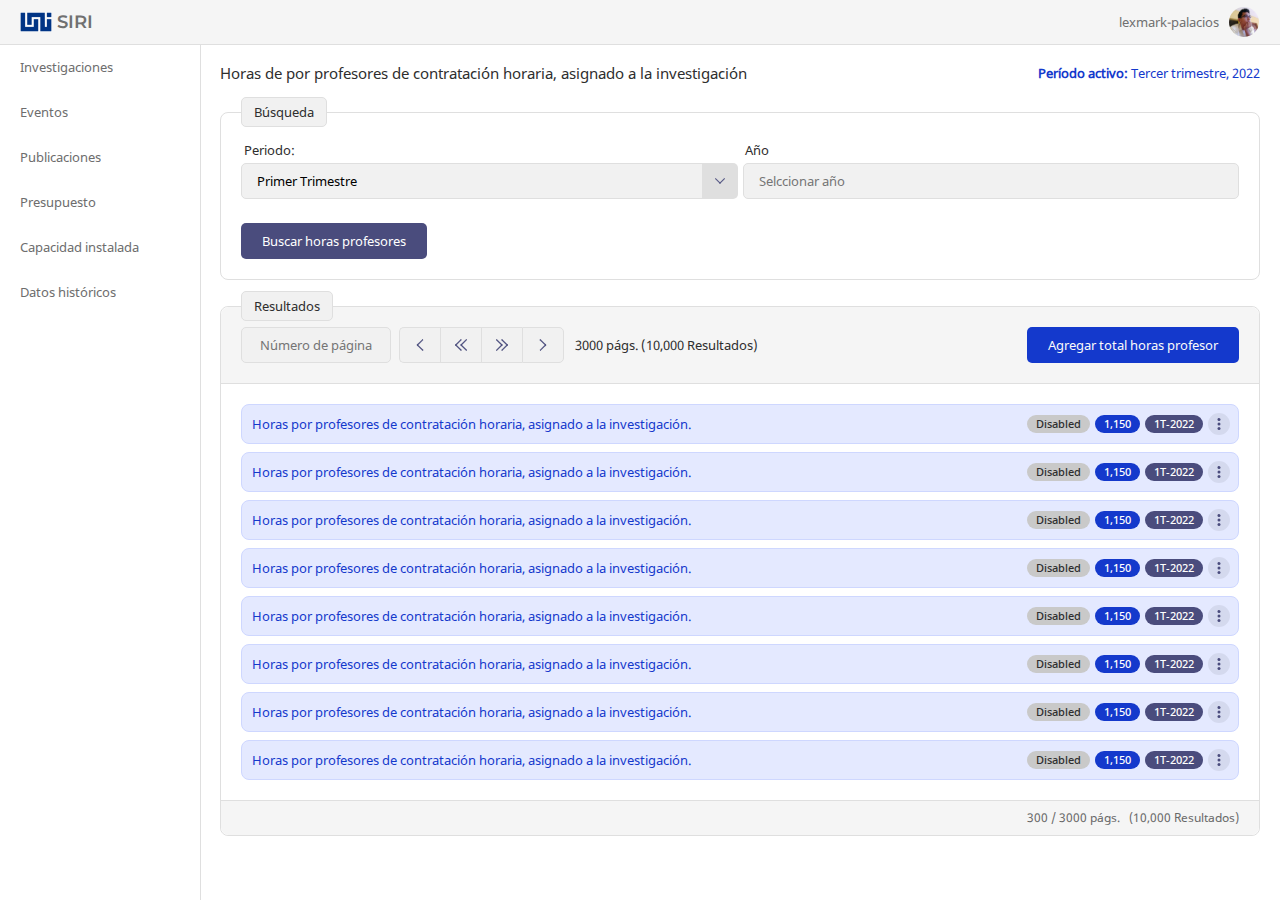
==== commit 749417e8: "Interfaz concluida hata la fecha 01-08-2022" ====
--- a/2_5.html
+++ b/2_5.html
@@ -5,7 +5,7 @@
     <meta charset="UTF-8">
     <meta name="viewport" content="width=device-width, initial-scale=1.0">
     <meta name="description" content="Sistema de reportes de investigación">
-    <title>Horas de investigación docentes horario</title>
+    <title>Horas de por profesores de contratación horaria, asignado a la investigación</title>
 
     <link rel="apple-touch-icon" sizes="180x180" href="images/favicon/apple-touch-icon.png">
     <link rel="icon" type="image/png" sizes="32x32" href="images/favicon/favicon-32x32.png">
@@ -13,34 +13,41 @@
     <link rel="manifest" href="images/favicon/site.webmanifest">
 
     <link rel="stylesheet" href="css/normalize.css">
+    <link rel="stylesheet" href="css/datepicker.min.css">
+    <link rel="stylesheet" href="css/simplebar.min.css">
     <link rel="stylesheet" href="css/ui-bic.css">
     <link rel="stylesheet" href="css/style.css">
 
     <script defer type="module" src="js/ui-bic.js"></script>
-    <script defer src="js/menu-manager.js"></script>
+    <script defer type="module" src="js/datepicker.min.js"></script>
+    <script defer type="module" src="js/simplebar.min.js"></script>
+    <script defer type="module" src="js/main-handler.js"></script>
+    <script defer type="module" src="js/academic-units.js"></script>
 </head>
 
 <body>
     <header class="top-bar">
-        <div id="system-name">
-            <a href="#"><img src="images/favicon/favicon-32x32.png" alt="user" loading="lazy"><span>SIRI</span></a>
+        <div id="systemName">
+            <a href="#"><img src="images/favicon/favicon-32x32.png" alt="user" loading="lazy">
+                <span>SIRI</span>
+            </a>
         </div>
 
-        <div id="menuBtn">
-            <div id="menuBtn_burger">
+        <div id="containerBurgerMenu">
+            <div id="btnBurgerMenu">
             </div>
         </div>
 
         <div id="userBtn-container">
-            <button id="btn-user" type="button" aria-haspopup="true" aria-controls="menu-user" data-toggle="popover"
+            <button id="btnUser" type="button" aria-haspopup="true" aria-controls="menu-user" data-toggle="popover"
                 data-target="#menu-user" tabindex="0">
                 <span id="showUsername">lexmark-palacios</span>
-                <span class="imguser-container">
+                <span class="img-user-container">
                     <img src="images/users/user.webp" alt="user" loading="lazy">
                     <span id="shadowUser"></span>
                 </span>
             </button>
-            <div id="menu-user" class="popup" role="menu" aria-labelledby="btn-user" tabindex="-1">
+            <div id="menu-user" class="popup" role="menu" aria-labelledby="btnUser" tabindex="-1">
                 <ul role="none">
                     <li class="menu-item" role="none">
                         <a class="btn-menu-item" href="#" role="menuitem" tabindex="-1">
@@ -67,83 +74,156 @@
     </header>
 
     <nav id="bar" class="navbar">
-        <ul id="ul-main">
-            <li>
-                <button class="default-item click-item" id="investigaciones">Investigaciones</button>
-                <ul class="ul_hide" id="content-investigaciones">
-                    <li>
-                        <button class="default-item item-level-2 click-item" id="investigadores"
-                            tabindex="-1">Investigadores</button>
-                        <ul class="ul_hide" id="content-investigadores">
-                            <li>
-                                <a href="#" class="default-item item-level-3" tabindex="-1">Postgrado</a>
+        <ul id="ulMain">
+            <li class="item-container">
+                <button class="default-item click-item" id="investigaciones">
+                    <span>Investigaciones</span>
+                </button>
+                <ul class="ul-hide" id="content-investigaciones">
+                    <li class="item-container">
+                        <button class="default-item item-level-2 click-item" id="investigadores" tabindex="-1">
+                            <span>Investigadores</span>
+                        </button>
+                        <ul class="ul-hide" id="content-investigadores">
+                            <li class="item-container">
+                                <button class="default-item item-level-3" tabindex="-1">
+                                    <span>
+                                        Postgrado
+                                    </span>
+                                </button>
                             </li>
-                            <li>
-                                <a href="#" class="default-item item-level-3" tabindex="-1">Plata/Docente</a>
+                            <li class="item-container">
+                                <button class="default-item item-level-3" tabindex="-1">
+                                    <span>
+                                        Plata/Docente
+                                    </span>
+                                </button>
                             </li>
                         </ul>
                     </li>
 
-                    <li>
-                        <button class="default-item item-level-2 click-item" id="academicos"
-                            tabindex="-1">Académicos</button>
-                        <ul class="ul_hide" id="content-academicos">
-                            <li>
-                                <a href="#" class="default-item item-level-3" tabindex="-1">Pregrado</a>
+                    <li class="item-container">
+                        <button class="default-item item-level-2 click-item" id="academicos" tabindex="-1">
+                            <span>
+                                Académicos
+                            </span>
+                        </button>
+                        <ul class="ul-hide" id="content-academicos">
+                            <li class="item-container">
+                                <button class="default-item item-level-3" tabindex="-1">
+                                    <span>
+                                        Pregrado
+                                    </span>
+                                </button>
                             </li>
 
-                            <li>
-                                <a href="#" class="default-item item-level-3" tabindex="-1">Postgrado</a>
+                            <li class="item-container">
+                                <button class="default-item item-level-3" tabindex="-1">
+                                    <span>
+                                        Postgrado
+                                    </span>
+                                </button>
                             </li>
                         </ul>
                     </li>
                 </ul>
             </li>
 
-            <li>
-                <button class="default-item click-item" id="eventos">Eventos</button>
-                <ul class="ul_hide" id="content-eventos">
-                    <li>
-                        <a href="#" class="default-item item-level-2" tabindex="-1">Universidad</a>
-                    </li>
-                    <li>
-                        <a href="#" class="default-item item-level-2" tabindex="-1">CNU / Otros</a>
-                    </li>
-
-                    <li>
-                        <button id="trabajos-presentados" class="default-item item-level-2 click-item"
-                            tabindex="-1">Trabajos presentados</button>
-                        <ul class="ul_hide" id="content-trabajos-presentados">
-                            <li>
-                                <a href="#" class="default-item item-level-3" tabindex="-1">En Eventos</a>
+            <li class="item-container">
+                <button class="default-item click-item" id="eventos">
+                    <span>
+                        Eventos
+                    </span>
+                </button>
+                <ul class="ul-hide" id="content-eventos">
+                    <li class="item-container">
+                        <button class="default-item item-level-2" tabindex="-1">
+                            <span>
+                                Universidad
+                            </span>
+                        </button>
+                    </li>
+                    <li class="item-container">
+                        <button class="default-item item-level-2" tabindex="-1">
+                            <span>
+                                CNU / Otros
+                            </span>
+                        </button>
+                    </li>
+
+                    <li class="item-container">
+                        <button id="trabajos-presentados" class="default-item item-level-2 click-item" tabindex="-1">
+                            <span>
+                                Trabajos presentados
+                            </span>
+                        </button>
+                        <ul class="ul-hide" id="content-trabajos-presentados">
+                            <li class="item-container">
+                                <button class="default-item item-level-3" tabindex="-1">
+                                    <span>
+                                        En Eventos
+                                    </span>
+                                </button>
                             </li>
-                            <li>
-                                <a href="#" class="default-item item-level-3" tabindex="-1">En jornadas</a>
+                            <li class="item-container">
+                                <button class="default-item item-level-3" tabindex="-1">
+                                    <span>
+                                        En jornadas
+                                    </span>
+                                </button>
                             </li>
                         </ul>
                     </li>
                 </ul>
             </li>
-            <li>
-                <a href="#" class="default-item " tabindex="-1">Publicaciones</a>
+            <li class="item-container">
+                <button class="default-item" tabindex="-1">
+                    <span>
+                        Publicaciones
+                    </span>
+                </button>
             </li>
-            <li>
-                <a href="#" class="default-item " tabindex="-1">Presupuesto</a>
+            <li class="item-container">
+                <button class="default-item" tabindex="-1">
+                    <span>
+                        Presupuesto
+                    </span>
+                </button>
             </li>
-            <li>
-                <a href="#" class="default-item " tabindex="-1">Capacidad instalada</a>
+            <li class="item-container">
+                <button class="default-item" tabindex="-1">
+                    <span>
+                        Capacidad instalada
+                    </span>
+                </button>
             </li>
-            <li>
-                <button class="default-item click-item" id="datos-historicos">Datos históricos</button>
-                <ul class="ul_hide" id="content-datos-historicos">
-                    <li>
-                        <a href="#" class="default-item item-level-2" tabindex="-1">Cursos diplomandos</a>
-                    </li>
-                    <li>
-                        <a href="#" class="default-item item-level-2" tabindex="-1">Número de Investigadores</a>
-                    </li>
-                    <li>
-                        <a href="#" class="default-item item-level-2" tabindex="-1">Horas de investigación</a>
+            <li class="item-container">
+                <button class="default-item click-item" id="datos-historicos">
+                    <span>
+                        Datos históricos
+                    </span>
+                </button>
+                <ul class="ul-hide" id="content-datos-historicos">
+                    <li class="item-container">
+                        <button class="default-item item-level-2" tabindex="-1">
+                            <span>
+                                Cursos diplomandos
+                            </span>
+                        </button>
+                    </li>
+                    <li class="item-container">
+                        <button class="default-item item-level-2" tabindex="-1">
+                            <span>
+                                Número de Investigadores
+                            </span>
+                        </button>
+                    </li>
+                    <li class="item-container">
+                        <button class="default-item item-level-2" tabindex="-1">
+                            <span>
+                                Horas de investigación
+                            </span>
+                        </button>
                     </li>
                 </ul>
             </li>
@@ -152,44 +232,36 @@
 
     <main id="main">
         <div class="w-100">
-            <section id="content-main" class="w-95">
-
-                <div class="d-flex justify-content-between m-2">
-                    <h3>Investigadores planta por nivel de formación</h3>
-                    <p><strong>Período activo: </strong><samp>Tercer trimestre 2022</samp></p>
+            <section id="contentMain">
+                <div id="mainTitle" class="m-2">
+                    <h3>Horas de por profesores de contratación horaria, asignado a la investigación</h3>
+                    <span><strong>Período activo:&nbsp;</strong>Tercer trimestre, 2022</span>
                 </div>
-
-                <form class="mt-1">
-                    <fieldset id="search">
+                <form class="mt-1" method="POST" enctype="multipart/form-data">
+                    <fieldset id="mainSearchContainer" class="m-2 mb-0 mt-0">
                         <legend>
                             <span>Búsqueda</span>
                         </legend>
-                            <!-- Periodo -->
-                    <label for="period" class="concealable start-in-one">Periodo:</label>
-                    <span class="grid-three-columns concealable">
-                        <div class="list">
-                            <select id="period" class="list-data" data-select="status" tabindex="0">
-                                <option value="opcion-1">Primer Trimestre</option>
-                                <option value="opcion-2">Segundo Trimestre</option>
-                                <option value="opcion-2">Tercero Trimestre</option>
-                                <option value="opcion-2">Cuarto Trimestre</option>
-                            </select>
-                            <button class="list-button" data-select="status" tabindex="-1"></button>
-                        </div>
-                            <!-- Año -->
-                        <label for="period">Año:</label>
-                        <div class="list">
-                            <select id="period" class="list-data" data-select="status" tabindex="0">
-                                <option value="opcion-1">2022</option>
-                            </select>
-                            <button class="list-button" data-select="status" tabindex="-1"></button>
-                        </div>
-                    </span>
-                        <span class="listbox" role="listbox" id="animes" aria-labelledby="" tabindex="-1">
-                            <ul class="menu"></ul>
-                        </span>
-
-                        <button class="btn-primary m-0">Buscar</button>
+                        <div class="grid-two-column display-bock">
+                            <div class="form-group m-0 hideable">
+                                <label for="period" class="hideable">Periodo:</label>
+                                <div class="list hideable w-100">
+                                    <select id="period" class="list-data" data-select="period" tabindex="0">
+                                        <option value="opcion-1">Primer Trimestre</option>
+                                        <option value="opcion-2">Segundo Trimestre</option>
+                                        <option value="opcion-2">Tercero Trimestre</option>
+                                        <option value="opcion-2">Cuarto Trimestre</option>
+                                    </select>
+                                    <button class="list-button" data-select="period" tabindex="-1"></button>
+                                </div>
+                            </div>
+                            <div class="form-group m-0">
+                                <label for="year">Año</label>
+                                <input id="year" name="year" type="text" class="control w-100"
+                                    placeholder="Selccionar año" readonly>
+                            </div>
+                        </div>
+                        <button id="btnSearch" class="btn-primary">Buscar horas profesores</button>
                     </fieldset>
                 </form>
 
@@ -197,317 +269,323 @@
                 <section id="results" class="fieldset">
                     <h3 class="legend"><span>Resultados</span></h3>
 
-                    <header id="header-results">
-                        <div class="badge badge-primary">Página: 5</div>
-                        <div class="badge badge-primary">Resultados obtenidos: 5 de 100</div>
-                        <button type="button" class="btn-primary m-0" data-toggle="modal" data-target="#example-modal">
-                            Agregar horas
-                        </button>
-                        <!-- <button type="button" class="btn-info">Agregar horas</button> -->
+                    <header id="headerResults">
+                        <input id="pageNumberInput" type="text" class="control" placeholder="Número de página">
+                        <div id="paginate" class="paginate">
+                            <button class="icon-previous-page" type="button" data-toggle="tooltip"
+                                data-placement="bottom" title="Página anterior"></button>
+                            <button class="icon-first-page" type="button" data-toggle="tooltip" data-placement="bottom"
+                                title="Primera página"></button>
+                            <button class="icon-last-page" type="button" data-toggle="tooltip" data-placement="bottom"
+                                title="Última página"></button>
+                            <button class="icon-next-page" type="button" data-toggle="tooltip" data-placement="bottom"
+                                title="Página siguiente"></button>
+                        </div>
+                        <div id="resultsData">
+                            &nbsp;<span>3000 págs.</span>
+                            &nbsp;<span>(10,000 Resultados)</span>
+                        </div>
+                        <button id="btnAddAcademicUnit" type="button" class="btn-info" data-toggle="modal"
+                            data-target="#modalAddInvstPlantaPorNivel">Agregar total horas profesor</button>
                     </header>
 
-                    <div id="body-results">
-                        <section class="card h-80 p-2">
-                            <div class="card-body">
-                                <div class="card-menu">
-                                    <button id="target01" class="btn-pop" type="button" aria-haspopup="true"
-                                        aria-controls="menu01" data-toggle="popover" data-target="#menu01"
-                                        tabindex="0"></button>
-                                    <div id="menu01" class="popup" role="menu" aria-labelledby="target01" tabindex="-1">
-                                        <ul role="none">
-                                            <li class="menu-item" role="none">
-                                                <a class="btn-menu-item" href="#" role="menuitem" tabindex="-1">
-                                                    <span class="icon icon-clover"></span>
-                                                    <span>Editar</span>
-                                                </a>
-                                            </li>
-                                            <li class="menu-item" role="none">
-                                                <button class="btn-menu-item" role="menuitem" tabindex="-1">
-                                                    <span class="icon icon-clover"></span>
-                                                    <span>Eliminar</span>
-                                                </button>
-                                            </li>
-                                        </ul>
-                                    </div>
-                                </div>
-                                <h5 class="card-title">Totales de horas</h5>
-                                <table class="ml-1">
-                                    <tbody >
-                                        <tr>
-                                            <td><strong>Tutoría monográfica: </strong></td>
-                                            <td class="txt-b-aline">100</td>
-                                        </tr>
-                                        <tr>
-                                            <td><strong>Tutoría monográfica femenina: </strong></td>
-                                            <td class="txt-b-aline">100</td>
-                                        </tr>
-                                        <tr>
-                                            <td><strong>Proyectos de investigación: </strong></td>
-                                            <td class="txt-b-aline">200</td>
-                                        </tr>
-                                        <tr>
-                                            <td><strong>Proyectos de investigación femenino: </strong></h5></td>
-                                            <td class="txt-b-aline">200</td>
-                                        </tr>
-                                        <tr>
-                                            <td><strong>Cursos de postgrado: </strong></td>
-                                            <td class="txt-b-aline">200</td>
-                                        </tr>
-                                        
-                                        <tr>
-                                            <td><strong>Cursos de postgrado femenino: </strong></td>
-                                            <td class="txt-b-aline">200</td>
-                                        </tr>
-                                    </tbody>
-                                </table>
-                            </div>
-                            <footer class="card-footer">
-                                <span class="badge sm-badge badge-primary">Trimester</span>
-                            </footer>
-                        </section>
-                        <section class="card h-80 p-2">
-                            <div class="card-body">
-                                <div class="card-menu">
-                                    <button id="target01" class="btn-pop" type="button" aria-haspopup="true"
-                                        aria-controls="menu01" data-toggle="popover" data-target="#menu01"
-                                        tabindex="0"></button>
-                                    <div id="menu01" class="popup" role="menu" aria-labelledby="target01" tabindex="-1">
-                                        <ul role="none">
-                                            <li class="menu-item" role="none">
-                                                <a class="btn-menu-item" href="#" role="menuitem" tabindex="-1">
-                                                    <span class="icon icon-clover"></span>
-                                                    <span>Editar</span>
-                                                </a>
-                                            </li>
-                                            <li class="menu-item" role="none">
-                                                <button class="btn-menu-item" role="menuitem" tabindex="-1">
-                                                    <span class="icon icon-clover"></span>
-                                                    <span>Eliminar</span>
-                                                </button>
-                                            </li>
-                                        </ul>
-                                    </div>
-                                </div>
-                                <h5 class="card-title">Totales de horas</h5>
-                                <table class="ml-1">
-                                    <tbody >
-                                        <tr>
-                                            <td><strong>Tutoría monográfica: </strong></td>
-                                            <td class="txt-b-aline">100</td>
-                                        </tr>
-                                        <tr>
-                                            <td><strong>Tutoría monográfica femenina: </strong></td>
-                                            <td class="txt-b-aline">100</td>
-                                        </tr>
-                                        <tr>
-                                            <td><strong>Proyectos de investigación: </strong></td>
-                                            <td class="txt-b-aline">200</td>
-                                        </tr>
-                                        <tr>
-                                            <td><strong>Proyectos de investigación femenino: </strong></h5></td>
-                                            <td class="txt-b-aline">200</td>
-                                        </tr>
-                                        <tr>
-                                            <td><strong>Cursos de postgrado: </strong></td>
-                                            <td class="txt-b-aline">200</td>
-                                        </tr>
-                                        
-                                        <tr>
-                                            <td><strong>Cursos de postgrado femenino: </strong></td>
-                                            <td class="txt-b-aline">200</td>
-                                        </tr>
-                                    </tbody>
-                                </table>
-                            </div>
-                            <footer class="card-footer">
-                                <span class="badge sm-badge badge-primary">Trimester</span>
-                            </footer>
-                        </section>
-                        <section class="card h-80 p-2">
-                            <div class="card-body">
-                                <div class="card-menu">
-                                    <button id="target01" class="btn-pop" type="button" aria-haspopup="true"
-                                        aria-controls="menu01" data-toggle="popover" data-target="#menu01"
-                                        tabindex="0"></button>
-                                    <div id="menu01" class="popup" role="menu" aria-labelledby="target01" tabindex="-1">
-                                        <ul role="none">
-                                            <li class="menu-item" role="none">
-                                                <a class="btn-menu-item" href="#" role="menuitem" tabindex="-1">
-                                                    <span class="icon icon-clover"></span>
-                                                    <span>Editar</span>
-                                                </a>
-                                            </li>
-                                            <li class="menu-item" role="none">
-                                                <button class="btn-menu-item" role="menuitem" tabindex="-1">
-                                                    <span class="icon icon-clover"></span>
-                                                    <span>Eliminar</span>
-                                                </button>
-                                            </li>
-                                        </ul>
-                                    </div>
-                                </div>
-                                <h5 class="card-title">Totales de horas</h5>
-                                <table class="ml-1">
-                                    <tbody >
-                                        <tr>
-                                            <td><strong>Tutoría monográfica: </strong></td>
-                                            <td class="txt-b-aline">100</td>
-                                        </tr>
-                                        <tr>
-                                            <td><strong>Tutoría monográfica femenina: </strong></td>
-                                            <td class="txt-b-aline">100</td>
-                                        </tr>
-                                        <tr>
-                                            <td><strong>Proyectos de investigación: </strong></td>
-                                            <td class="txt-b-aline">200</td>
-                                        </tr>
-                                        <tr>
-                                            <td><strong>Proyectos de investigación femenino: </strong></h5></td>
-                                            <td class="txt-b-aline">200</td>
-                                        </tr>
-                                        <tr>
-                                            <td><strong>Cursos de postgrado: </strong></td>
-                                            <td class="txt-b-aline">200</td>
-                                        </tr>
-                                        
-                                        <tr>
-                                            <td><strong>Cursos de postgrado femenino: </strong></td>
-                                            <td class="txt-b-aline">200</td>
-                                        </tr>
-                                    </tbody>
-                                </table>
-                            </div>
-                            <footer class="card-footer">
-                                <span class="badge sm-badge badge-primary">Trimester</span>
-                            </footer>
-                        </section>
-                        <section class="card h-80 p-2">
-                            <div class="card-body">
-                                <div class="card-menu">
-                                    <button id="target01" class="btn-pop" type="button" aria-haspopup="true"
-                                        aria-controls="menu01" data-toggle="popover" data-target="#menu01"
-                                        tabindex="0"></button>
-                                    <div id="menu01" class="popup" role="menu" aria-labelledby="target01" tabindex="-1">
-                                        <ul role="none">
-                                            <li class="menu-item" role="none">
-                                                <a class="btn-menu-item" href="#" role="menuitem" tabindex="-1">
-                                                    <span class="icon icon-clover"></span>
-                                                    <span>Editar</span>
-                                                </a>
-                                            </li>
-                                            <li class="menu-item" role="none">
-                                                <button class="btn-menu-item" role="menuitem" tabindex="-1">
-                                                    <span class="icon icon-clover"></span>
-                                                    <span>Eliminar</span>
-                                                </button>
-                                            </li>
-                                        </ul>
-                                    </div>
-                                </div>
-                                <h5 class="card-title">Totales de horas</h5>
-                                <table class="ml-1">
-                                    <tbody >
-                                        <tr>
-                                            <td><strong>Tutoría monográfica: </strong></td>
-                                            <td class="txt-b-aline">100</td>
-                                        </tr>
-                                        <tr>
-                                            <td><strong>Tutoría monográfica femenina: </strong></td>
-                                            <td class="txt-b-aline">100</td>
-                                        </tr>
-                                        <tr>
-                                            <td><strong>Proyectos de investigación: </strong></td>
-                                            <td class="txt-b-aline">200</td>
-                                        </tr>
-                                        <tr>
-                                            <td><strong>Proyectos de investigación femenino: </strong></h5></td>
-                                            <td class="txt-b-aline">200</td>
-                                        </tr>
-                                        <tr>
-                                            <td><strong>Cursos de postgrado: </strong></td>
-                                            <td class="txt-b-aline">200</td>
-                                        </tr>
-                                        
-                                        <tr>
-                                            <td><strong>Cursos de postgrado femenino: </strong></td>
-                                            <td class="txt-b-aline">200</td>
-                                        </tr>
-                                    </tbody>
-                                </table>
-                            </div>
-                            <footer class="card-footer">
-                                <span class="badge sm-badge badge-primary">Trimester</span>
-                            </footer>
-                        </section>
-                        <section class="card h-80 p-2">
-                            <div class="card-body">
-                                <div class="card-menu">
-                                    <button id="target01" class="btn-pop" type="button" aria-haspopup="true"
-                                        aria-controls="menu01" data-toggle="popover" data-target="#menu01"
-                                        tabindex="0"></button>
-                                    <div id="menu01" class="popup" role="menu" aria-labelledby="target01" tabindex="-1">
-                                        <ul role="none">
-                                            <li class="menu-item" role="none">
-                                                <a class="btn-menu-item" href="#" role="menuitem" tabindex="-1">
-                                                    <span class="icon icon-clover"></span>
-                                                    <span>Editar</span>
-                                                </a>
-                                            </li>
-                                            <li class="menu-item" role="none">
-                                                <button class="btn-menu-item" role="menuitem" tabindex="-1">
-                                                    <span class="icon icon-clover"></span>
-                                                    <span>Eliminar</span>
-                                                </button>
-                                            </li>
-                                        </ul>
-                                    </div>
-                                </div>
-                                <h5 class="card-title">Totales de horas</h5>
-                                <table class="ml-1">
-                                    <tbody >
-                                        <tr>
-                                            <td><strong>Tutoría monográfica: </strong></td>
-                                            <td class="txt-b-aline">100</td>
-                                        </tr>
-                                        <tr>
-                                            <td><strong>Tutoría monográfica femenina: </strong></td>
-                                            <td class="txt-b-aline">100</td>
-                                        </tr>
-                                        <tr>
-                                            <td><strong>Proyectos de investigación: </strong></td>
-                                            <td class="txt-b-aline">200</td>
-                                        </tr>
-                                        <tr>
-                                            <td><strong>Proyectos de investigación femenino: </strong></h5></td>
-                                            <td class="txt-b-aline">200</td>
-                                        </tr>
-                                        <tr>
-                                            <td><strong>Cursos de postgrado: </strong></td>
-                                            <td class="txt-b-aline">200</td>
-                                        </tr>
-                                        
-                                        <tr>
-                                            <td><strong>Cursos de postgrado femenino: </strong></td>
-                                            <td class="txt-b-aline">200</td>
-                                        </tr>
-                                    </tbody>
-                                </table>
-                            </div>
-                            <footer class="card-footer">
-                                <span class="badge sm-badge badge-primary">Trimester</span>
-                            </footer>
-                        </section>
-
-                    </div>
-
-                    <footer id="footer-results">
-                        <div class="paginate">
-                            <a href="#">«</a>
-                            <button type="button">1</button>
-                            <a href="#">2</a>
-                            <button type="button">3</button>
-                            <a href="#">»</a>
-                        </div>
+                    <section class="sample-list-button grid-one-column m-2">
+                        <div class="pancake">
+                            <div class="pancake-title" tabindex="0" data-toggle="modal"
+                            data-target="#modalViewInvstPlantaPorNivel">
+                            Horas por profesores de contratación horaria, asignado a la investigación.
+                            </div>
+                            <div class="pancake-info">
+                                <span class="badge sm-badge badge-secondary">Disabled</span>
+                                <span class="badge sm-badge badge-info">1,150</span>
+                                <span class="badge sm-badge badge-primary">1T-2022</span>
+                            </div>
+                            <div class="pancake-menu">
+                                <button id="pancake01" class="btn-pop" data-toggle="popover" data-target="#pop-pancake-one"></button>
+                                <div class="popup" id="pop-pancake-one" aria-labelledby="pancake01">
+                                    <ul>
+                                        <li class="menu-item">
+                                            <button class="btn-menu-item">
+                                                <span class="icon icon-clover"></span>
+                                                <span>Change state</span>
+                                            </button>
+                                        </li>
+                                        <li class="menu-item">
+                                            <button class="btn-menu-item">
+                                                <span class="icon icon-clover"></span>
+                                                <span>Edit</span>
+                                            </button>
+                                        </li>
+                                        <li class="menu-item">
+                                            <button class="btn-menu-item">
+                                                <span class="icon icon-clover"></span>
+                                                <span>Delete</span>
+                                            </button>
+                                        </li>
+                                    </ul>
+                                </div>
+                            </div>
+                        </div>
+                        <div class="pancake">
+                            <div class="pancake-title" tabindex="0" data-toggle="modal"
+                            data-target="#modalViewInvstPlantaPorNivel">
+                                Horas por profesores de contratación horaria, asignado a la investigación.
+                            </div>
+                            <div class="pancake-info">
+                                <span class="badge sm-badge badge-secondary">Disabled</span>
+                                <span class="badge sm-badge badge-info">1,150</span>
+                                <span class="badge sm-badge badge-primary">1T-2022</span>
+                            </div>
+                            <div class="pancake-menu">
+                                <button id="pancake01" class="btn-pop" data-toggle="popover" data-target="#pop-pancake-one"></button>
+                                <div class="popup" id="pop-pancake-one" aria-labelledby="pancake01">
+                                    <ul>
+                                        <li class="menu-item">
+                                            <button class="btn-menu-item">
+                                                <span class="icon icon-clover"></span>
+                                                <span>Change state</span>
+                                            </button>
+                                        </li>
+                                        <li class="menu-item">
+                                            <button class="btn-menu-item">
+                                                <span class="icon icon-clover"></span>
+                                                <span>Edit</span>
+                                            </button>
+                                        </li>
+                                        <li class="menu-item">
+                                            <button class="btn-menu-item">
+                                                <span class="icon icon-clover"></span>
+                                                <span>Delete</span>
+                                            </button>
+                                        </li>
+                                    </ul>
+                                </div>
+                            </div>
+                        </div>
+                        <div class="pancake">
+                            <div class="pancake-title" tabindex="0" data-toggle="modal"
+                            data-target="#modalViewInvstPlantaPorNivel">
+                            Horas por profesores de contratación horaria, asignado a la investigación.
+                            </div>
+                            <div class="pancake-info">
+                                <span class="badge sm-badge badge-secondary">Disabled</span>
+                                <span class="badge sm-badge badge-info">1,150</span>
+                                <span class="badge sm-badge badge-primary">1T-2022</span>
+                            </div>
+                            <div class="pancake-menu">
+                                <button id="pancake01" class="btn-pop" data-toggle="popover" data-target="#pop-pancake-one"></button>
+                                <div class="popup" id="pop-pancake-one" aria-labelledby="pancake01">
+                                    <ul>
+                                        <li class="menu-item">
+                                            <button class="btn-menu-item">
+                                                <span class="icon icon-clover"></span>
+                                                <span>Change state</span>
+                                            </button>
+                                        </li>
+                                        <li class="menu-item">
+                                            <button class="btn-menu-item">
+                                                <span class="icon icon-clover"></span>
+                                                <span>Edit</span>
+                                            </button>
+                                        </li>
+                                        <li class="menu-item">
+                                            <button class="btn-menu-item">
+                                                <span class="icon icon-clover"></span>
+                                                <span>Delete</span>
+                                            </button>
+                                        </li>
+                                    </ul>
+                                </div>
+                            </div>
+                        </div>
+                        <div class="pancake">
+                            <div class="pancake-title" tabindex="0" data-toggle="modal"
+                            data-target="#modalViewInvstPlantaPorNivel">
+                            Horas por profesores de contratación horaria, asignado a la investigación.
+                            </div>
+                            <div class="pancake-info">
+                                <span class="badge sm-badge badge-secondary">Disabled</span>
+                                <span class="badge sm-badge badge-info">1,150</span>
+                                <span class="badge sm-badge badge-primary">1T-2022</span>
+                            </div>
+                            <div class="pancake-menu">
+                                <button id="pancake01" class="btn-pop" data-toggle="popover" data-target="#pop-pancake-one"></button>
+                                <div class="popup" id="pop-pancake-one" aria-labelledby="pancake01">
+                                    <ul>
+                                        <li class="menu-item">
+                                            <button class="btn-menu-item">
+                                                <span class="icon icon-clover"></span>
+                                                <span>Change state</span>
+                                            </button>
+                                        </li>
+                                        <li class="menu-item">
+                                            <button class="btn-menu-item">
+                                                <span class="icon icon-clover"></span>
+                                                <span>Edit</span>
+                                            </button>
+                                        </li>
+                                        <li class="menu-item">
+                                            <button class="btn-menu-item">
+                                                <span class="icon icon-clover"></span>
+                                                <span>Delete</span>
+                                            </button>
+                                        </li>
+                                    </ul>
+                                </div>
+                            </div>
+                        </div>
+                        <div class="pancake">
+                            <div class="pancake-title" tabindex="0" data-toggle="modal"
+                            data-target="#modalViewInvstPlantaPorNivel">
+                            Horas por profesores de contratación horaria, asignado a la investigación.
+                            </div>
+                            <div class="pancake-info">
+                                <span class="badge sm-badge badge-secondary">Disabled</span>
+                                <span class="badge sm-badge badge-info">1,150</span>
+                                <span class="badge sm-badge badge-primary">1T-2022</span>
+                            </div>
+                            <div class="pancake-menu">
+                                <button id="pancake01" class="btn-pop" data-toggle="popover" data-target="#pop-pancake-one"></button>
+                                <div class="popup" id="pop-pancake-one" aria-labelledby="pancake01">
+                                    <ul>
+                                        <li class="menu-item">
+                                            <button class="btn-menu-item">
+                                                <span class="icon icon-clover"></span>
+                                                <span>Change state</span>
+                                            </button>
+                                        </li>
+                                        <li class="menu-item">
+                                            <button class="btn-menu-item">
+                                                <span class="icon icon-clover"></span>
+                                                <span>Edit</span>
+                                            </button>
+                                        </li>
+                                        <li class="menu-item">
+                                            <button class="btn-menu-item">
+                                                <span class="icon icon-clover"></span>
+                                                <span>Delete</span>
+                                            </button>
+                                        </li>
+                                    </ul>
+                                </div>
+                            </div>
+                        </div>
+                        <div class="pancake">
+                            <div class="pancake-title" tabindex="0" data-toggle="modal"
+                            data-target="#modalViewInvstPlantaPorNivel">
+                            Horas por profesores de contratación horaria, asignado a la investigación.
+                            </div>
+                            <div class="pancake-info">
+                                <span class="badge sm-badge badge-secondary">Disabled</span>
+                                <span class="badge sm-badge badge-info">1,150</span>
+                                <span class="badge sm-badge badge-primary">1T-2022</span>
+                            </div>
+                            <div class="pancake-menu">
+                                <button id="pancake01" class="btn-pop" data-toggle="popover" data-target="#pop-pancake-one"></button>
+                                <div class="popup" id="pop-pancake-one" aria-labelledby="pancake01">
+                                    <ul>
+                                        <li class="menu-item">
+                                            <button class="btn-menu-item">
+                                                <span class="icon icon-clover"></span>
+                                                <span>Change state</span>
+                                            </button>
+                                        </li>
+                                        <li class="menu-item">
+                                            <button class="btn-menu-item">
+                                                <span class="icon icon-clover"></span>
+                                                <span>Edit</span>
+                                            </button>
+                                        </li>
+                                        <li class="menu-item">
+                                            <button class="btn-menu-item">
+                                                <span class="icon icon-clover"></span>
+                                                <span>Delete</span>
+                                            </button>
+                                        </li>
+                                    </ul>
+                                </div>
+                            </div>
+                        </div>
+                        <div class="pancake">
+                            <div class="pancake-title" tabindex="0" data-toggle="modal"
+                            data-target="#modalViewInvstPlantaPorNivel">
+                            Horas por profesores de contratación horaria, asignado a la investigación.
+                            </div>
+                            <div class="pancake-info">
+                                <span class="badge sm-badge badge-secondary">Disabled</span>
+                                <span class="badge sm-badge badge-info">1,150</span>
+                                <span class="badge sm-badge badge-primary">1T-2022</span>
+                            </div>
+                            <div class="pancake-menu">
+                                <button id="pancake01" class="btn-pop" data-toggle="popover" data-target="#pop-pancake-one"></button>
+                                <div class="popup" id="pop-pancake-one" aria-labelledby="pancake01">
+                                    <ul>
+                                        <li class="menu-item">
+                                            <button class="btn-menu-item">
+                                                <span class="icon icon-clover"></span>
+                                                <span>Change state</span>
+                                            </button>
+                                        </li>
+                                        <li class="menu-item">
+                                            <button class="btn-menu-item">
+                                                <span class="icon icon-clover"></span>
+                                                <span>Edit</span>
+                                            </button>
+                                        </li>
+                                        <li class="menu-item">
+                                            <button class="btn-menu-item">
+                                                <span class="icon icon-clover"></span>
+                                                <span>Delete</span>
+                                            </button>
+                                        </li>
+                                    </ul>
+                                </div>
+                            </div>
+                        </div>
+                        <div class="pancake">
+                            <div class="pancake-title" tabindex="0" data-toggle="modal"
+                            data-target="#modalViewInvstPlantaPorNivel">
+                            Horas por profesores de contratación horaria, asignado a la investigación.
+                            </div>
+                            <div class="pancake-info">
+                                <span class="badge sm-badge badge-secondary">Disabled</span>
+                                <span class="badge sm-badge badge-info">1,150</span>
+                                <span class="badge sm-badge badge-primary">1T-2022</span>
+                            </div>
+                            <div class="pancake-menu">
+                                <button id="pancake01" class="btn-pop" data-toggle="popover" data-target="#pop-pancake-one"></button>
+                                <div class="popup" id="pop-pancake-one" aria-labelledby="pancake01">
+                                    <ul>
+                                        <li class="menu-item">
+                                            <button class="btn-menu-item">
+                                                <span class="icon icon-clover"></span>
+                                                <span>Change state</span>
+                                            </button>
+                                        </li>
+                                        <li class="menu-item">
+                                            <button class="btn-menu-item">
+                                                <span class="icon icon-clover"></span>
+                                                <span>Edit</span>
+                                            </button>
+                                        </li>
+                                        <li class="menu-item">
+                                            <button class="btn-menu-item">
+                                                <span class="icon icon-clover"></span>
+                                                <span>Delete</span>
+                                            </button>
+                                        </li>
+                                    </ul>
+                                </div>
+                            </div>
+                        </div>
+                    </section>
+                    <footer id="footerResults">
+                        <small>
+                            <span>300 / 3000 págs.</span>
+                            &nbsp;
+                            <span>(10,000 Resultados)</span>
+                        </small>
+
                     </footer>
 
                 </section>
@@ -516,41 +594,78 @@
         </div>
     </main>
 
-    <!-- Ventana modal -->
-    <div class="modal fade modal-scroll" id="example-modal" tabindex="-1" aria-hidden="true"
+        <!-- ══════════════════════+ MODAL WINDOWS ADD TOTALES DE INVESTIGADORES +══════════════════════-->
+
+    <div id="modalAddInvstPlantaPorNivel" class="modal modal-scroll fade" tabindex="-1" aria-hidden="true"
         aria-labelledby="example-modal-label">
-        <!-- <div class="modal-dialog modal-lg"> -->
         <div class="modal-dialog">
             <div class="modal-content">
-
                 <div class="modal-header">
-                    <h5 class="modal-title">Agregar total horas de invastigación docentes horarios.</h5>
+                    <h5 class="modal-title">Agregar horas por profesores de contratación horaria, asignado a la investigación.</h5>
                     <button type="button" class="btn-close" aria-label="Cancelar"></button>
                 </div>
 
                 <div class="modal-body">
-
                     <form class="mt-1">
-                        <div class="grid-three-columns-uniform">
+                        <div class="form-group grid-three-col-1fr-1fr-1fr">
                             <label for="name"><strong>Categoría</strong> </label>
                             <label for="name"><strong>Total</strong></label>
                             <label for="name"><strong>Total femenino</strong></label>
 
                             <label for="name">Tutorías monográficas:</label>
-                            <input type="text" class="control w-100" placeholder="Total..." required>
-                            <input type="text" class="control w-100" placeholder="Total femenino..." required>
+                            <div class="spin-container w-100">
+                                <input id="spinTwo" type="number" class="spin-custom" placeholder="Total..."
+                                    tabindex="0">
+                                <span class="spin-buttons" data-spinner="spinTwo">
+                                    <button class="btn-spin-up" type="button" tabindex="-1"></button>
+                                    <button class="btn-spin-down" type="button" tabindex="-1"></button>
+                                </span>
+                            </div>
+                            <div class="spin-container w-100">
+                                <input id="spinTwo" type="number" class="spin-custom" placeholder="Total femenino..."
+                                    tabindex="0">
+                                <span class="spin-buttons" data-spinner="spinTwo">
+                                    <button class="btn-spin-up" type="button" tabindex="-1"></button>
+                                    <button class="btn-spin-down" type="button" tabindex="-1"></button>
+                                </span>
+                            </div>
 
                             <label for="name">Proyectos invastigación:</label>
-                            <input type="text" class="control w-100" placeholder="Total..." required>
-                            <input type="text" class="control w-100" placeholder="Total femenino..." required>
-
+                            <div class="spin-container w-100">
+                                <input id="spinTwo" type="number" class="spin-custom" placeholder="Total..."
+                                    tabindex="0">
+                                <span class="spin-buttons" data-spinner="spinTwo">
+                                    <button class="btn-spin-up" type="button" tabindex="-1"></button>
+                                    <button class="btn-spin-down" type="button" tabindex="-1"></button>
+                                </span>
+                            </div>
+                            <div class="spin-container w-100">
+                                <input id="spinTwo" type="number" class="spin-custom" placeholder="Total femenino..."
+                                    tabindex="0">
+                                <span class="spin-buttons" data-spinner="spinTwo">
+                                    <button class="btn-spin-up" type="button" tabindex="-1"></button>
+                                    <button class="btn-spin-down" type="button" tabindex="-1"></button>
+                                </span>
+                            </div>
                             <label for="name">Cursos postgrado:</label>
-                            <input type="text" class="control w-100" placeholder="Total..." required>
-                            <input type="text" class="control w-100" placeholder="Total femenino..." required>
-                        </div>
-                        
+                            <div class="spin-container w-100">
+                                <input id="spinTwo" type="number" class="spin-custom" placeholder="Total..."
+                                    tabindex="0">
+                                <span class="spin-buttons" data-spinner="spinTwo">
+                                    <button class="btn-spin-up" type="button" tabindex="-1"></button>
+                                    <button class="btn-spin-down" type="button" tabindex="-1"></button>
+                                </span>
+                            </div>
+                            <div class="spin-container w-100">
+                                <input id="spinTwo" type="number" class="spin-custom" placeholder="Total femenino..."
+                                    tabindex="0">
+                                <span class="spin-buttons" data-spinner="spinTwo">
+                                    <button class="btn-spin-up" type="button" tabindex="-1"></button>
+                                    <button class="btn-spin-down" type="button" tabindex="-1"></button>
+                                </span>
+                            </div>
+                        </div>
                     </form>
-
                 </div>
 
                 <div class="modal-footer">
@@ -561,6 +676,53 @@
             </div>
         </div>
     </div>
+
+     <!-- ══════════════════════+ MODAL WINDOWS VIEW TOTALES DE INVESTIGADORES +══════════════════════-->
+     <div id="modalViewInvstPlantaPorNivel" class="modal modal-scroll fade" tabindex="-1" aria-hidden="true"
+     aria-labelledby="example-modal-label">
+     <div class="modal-dialog">
+         <div class="modal-content">
+             <div class="modal-header">
+                 <h5 class="modal-title">Total de investigadores por nivel de formación <br><strong style="color: #1439CC !important;">1T-2022</strong></h5>
+                 <button type="button" class="btn-close" aria-label="Cancelar"></button>
+             </div>
+
+             <div class="modal-body">
+                 <form class="mt-1">
+                     <div class="grid-two-column-1fr-auto">
+                         <label for="name" class="border-dotted"><strong>Tutoría monográfica:</strong> <span></span></label>
+                         <p>100</p>
+
+                         <label for="name" class="border-dotted"><strong>Tutoría monográfica femenina:</strong> </label>
+                         <p>100</p>
+
+                         <label for="name" class="border-dotted"><strong>Proyectos de investigación:</strong> </label>
+                         <p>200</p>
+
+                         <label for="name" class="border-dotted"><strong>Proyectos de investigación femenino:</strong> </label>
+                         <p>150</p>
+
+                         <label for="name" class="border-dotted"><strong>Cursos de postgrado:</strong> </label>
+                         <p>300</p>
+
+                         <label for="name" class="border-dotted"><strong>Cursos de postgrado femenino:</strong> </label>
+                         <p>300</p>
+
+                     </div>
+                     
+                 </form>
+             </div>
+
+             <div class="modal-footer">
+                 <button type="button" class="btn-light">Cancelar</button>
+                 <button type="button" class="btn-primary">Aceptar</button>
+             </div>
+
+         </div>
+     </div>
+ </div>
+
+
 </body>
 
 </html>--- a/css/datepicker.min.css
+++ b/css/datepicker.min.css
@@ -0,0 +1,305 @@
+.datepicker {
+   display: none
+}
+
+.datepicker.active {
+   display: block
+}
+
+.datepicker-dropdown {
+   left: 0;
+   padding-top: 4px;
+   position: absolute;
+   top: 0;
+   z-index: 20
+}
+
+.datepicker-dropdown.datepicker-orient-top {
+   padding-bottom: 4px;
+   padding-top: 0
+}
+
+.datepicker-picker {
+   background-color: #fff;
+   border-radius: 8px;
+   display: inline-block
+}
+
+.datepicker-dropdown .datepicker-picker {
+   box-shadow: 0 4px 5px 0 rgba(0, 0, 0, 0.14),
+      0 1px 10px 0 rgba(0, 0, 0, 0.12),
+      0 2px 4px -1px rgba(0, 0, 0, 0.20);
+}
+
+.datepicker-picker span {
+   -webkit-touch-callout: none;
+   border: 0;
+   border-radius: 4px;
+   cursor: default;
+   display: block;
+   flex: 1;
+   text-align: center;
+   -webkit-user-select: none;
+   -moz-user-select: none;
+   -ms-user-select: none;
+   user-select: none
+}
+
+.datepicker-main {
+   padding: 2px
+}
+
+.datepicker-footer {
+   background-color: #f5f5f5;
+   box-shadow: inset 0 1px 1px hsla(0, 0%, 4%, .1)
+}
+
+.datepicker-controls, .datepicker-grid, .datepicker-view, .datepicker-view .days-of-week {
+   display: flex
+}
+
+.datepicker-grid {
+   flex-wrap: wrap
+}
+
+.datepicker-view .days .datepicker-cell, .datepicker-view .dow {
+   flex-basis: 14.2857142857%
+}
+
+.datepicker-view.datepicker-grid .datepicker-cell {
+   flex-basis: 25%
+}
+
+.datepicker-cell, .datepicker-view .week {
+   height: 2.25rem;
+   line-height: 2.25rem
+}
+
+.datepicker-title {
+   background-color: #f5f5f5;
+   box-shadow: inset 0 -1px 1px hsla(0, 0%, 4%, .1);
+   font-weight: 700;
+   padding: .375rem .75rem;
+   text-align: center
+}
+
+.datepicker-header .datepicker-controls {
+   padding: 2px 2px 0
+}
+
+.datepicker-controls .button {
+   align-items: center;
+   background-color: #fff;
+   border: 1px solid #dbdbdb;
+   border-radius: 4px;
+   box-shadow: none;
+   color: #363636;
+   cursor: pointer;
+   display: inline-flex;
+   font-size: 1rem;
+   height: 2.25em;
+   justify-content: center;
+   line-height: 1.5;
+   margin: 0;
+   padding: calc(.375em - 1px) .75em;
+   position: relative;
+   text-align: center;
+   vertical-align: top;
+   white-space: nowrap
+}
+
+.datepicker-controls .button:active, .datepicker-controls .button:focus {
+   outline: none
+}
+
+.datepicker-controls .button:hover {
+   border-color: #b5b5b5;
+   color: #363636
+}
+
+.datepicker-controls .button:focus {
+   border-color: #3273dc;
+   color: #363636
+}
+
+.datepicker-controls .button:focus:not(:active) {
+   box-shadow: 0 0 0 .125em rgba(50, 115, 220, .25)
+}
+
+.datepicker-controls .button:active {
+   border-color: #4a4a4a;
+   color: #363636
+}
+
+.datepicker-controls .button[disabled] {
+   cursor: not-allowed
+}
+
+.datepicker-header .datepicker-controls .button {
+   border-color: transparent;
+   font-weight: 700
+}
+
+.datepicker-header .datepicker-controls .button:hover {
+   background-color: #f9f9f9
+}
+
+.datepicker-header .datepicker-controls .button:focus:not(:active) {
+   box-shadow: 0 0 0 .125em hsla(0, 0%, 100%, .25)
+}
+
+.datepicker-header .datepicker-controls .button:active {
+   background-color: #f2f2f2
+}
+
+.datepicker-header .datepicker-controls .button[disabled] {
+   box-shadow: none
+}
+
+.datepicker-footer .datepicker-controls .button {
+   border-radius: 2px;
+   font-size: .75rem;
+   margin: calc(.375rem - 1px) .375rem;
+   width: 100%
+}
+
+.datepicker-controls .view-switch {
+   flex: auto
+}
+
+.datepicker-controls .next-btn, .datepicker-controls .prev-btn {
+   padding-left: .375rem;
+   padding-right: .375rem;
+   width: 2.25rem
+}
+
+.datepicker-controls .next-btn.disabled, .datepicker-controls .prev-btn.disabled {
+   visibility: hidden
+}
+
+.datepicker-view .dow {
+   font-size: .875rem;
+   font-weight: 700;
+   height: 1.5rem;
+   line-height: 1.5rem
+}
+
+.datepicker-view .week {
+   color: #b5b5b5;
+   font-size: .75rem;
+   width: 2.25rem
+}
+
+@media (max-width:22.5rem) {
+   .datepicker-view .week {
+      width: 1.96875rem
+   }
+}
+
+.datepicker-grid {
+   width: 15.75rem
+}
+
+@media (max-width:22.5rem) {
+   .calendar-weeks+.days .datepicker-grid {
+      width: 13.78125rem
+   }
+}
+
+.datepicker-cell:not(.disabled):hover {
+   background-color: #f9f9f9;
+   cursor: pointer
+}
+
+.datepicker-cell.focused:not(.selected) {
+   background-color: #e8e8e8
+}
+
+.datepicker-cell.selected, .datepicker-cell.selected:hover {
+   background-color: #4A4C7D;
+   color: #fff;
+}
+
+.datepicker-cell.disabled {
+   color: #dbdbdb
+}
+
+.datepicker-cell.next:not(.disabled), .datepicker-cell.prev:not(.disabled) {
+   color: #7a7a7a
+}
+
+.datepicker-cell.next.selected, .datepicker-cell.prev.selected {
+   color: #e6e6e6
+}
+
+.datepicker-cell.highlighted:not(.selected):not(.range):not(.today) {
+   background-color: #f5f5f5;
+   border-radius: 0
+}
+
+.datepicker-cell.highlighted:not(.selected):not(.range):not(.today):not(.disabled):hover {
+   background-color: #eee
+}
+
+.datepicker-cell.highlighted:not(.selected):not(.range):not(.today).focused {
+   background-color: #e8e8e8
+}
+
+.datepicker-cell.today:not(.selected) {
+   background-color: #00d1b2
+}
+
+.datepicker-cell.today:not(.selected):not(.disabled) {
+   color: #fff
+}
+
+.datepicker-cell.today.focused:not(.selected) {
+   background-color: #00c4a7
+}
+
+.datepicker-cell.range-end:not(.selected), .datepicker-cell.range-start:not(.selected) {
+   background-color: #b5b5b5;
+   color: #fff
+}
+
+.datepicker-cell.range-end.focused:not(.selected), .datepicker-cell.range-start.focused:not(.selected) {
+   background-color: #afafaf
+}
+
+.datepicker-cell.range-start {
+   border-radius: 4px 0 0 4px
+}
+
+.datepicker-cell.range-end {
+   border-radius: 0 4px 4px 0
+}
+
+.datepicker-cell.range {
+   background-color: #dbdbdb;
+   border-radius: 0
+}
+
+.datepicker-cell.range:not(.disabled):not(.focused):not(.today):hover {
+   background-color: #d5d5d5
+}
+
+.datepicker-cell.range.disabled {
+   color: #c2c2c2
+}
+
+.datepicker-cell.range.focused {
+   background-color: #cfcfcf
+}
+
+.datepicker-view.datepicker-grid .datepicker-cell {
+   height: 3rem;
+   line-height: 3rem
+}
+
+.datepicker-input.in-edit {
+   border-color: #4A4C7D;
+}
+
+.datepicker-input.in-edit:active, .datepicker-input.in-edit:focus {
+   box-shadow: 0 0 .25em .25em rgba(35, 102, 209, .2);
+}--- a/css/simplebar.min.css
+++ b/css/simplebar.min.css
@@ -0,0 +1,207 @@
+[data-simplebar] {
+   position: relative;
+   flex-direction: column;
+   flex-wrap: wrap;
+   justify-content: flex-start;
+   align-content: flex-start;
+   align-items: flex-start
+}
+
+.simplebar-wrapper {
+   overflow: hidden;
+   width: inherit;
+   height: inherit;
+   max-width: inherit;
+   max-height: inherit
+}
+
+.simplebar-mask {
+   direction: inherit;
+   position: absolute;
+   overflow: hidden;
+   padding: 0;
+   margin: 0;
+   left: 0;
+   top: 0;
+   bottom: 0;
+   right: 0;
+   width: auto !important;
+   height: auto !important;
+   z-index: 0
+}
+
+.simplebar-offset {
+   direction: inherit !important;
+   box-sizing: inherit !important;
+   resize: none !important;
+   position: absolute;
+   top: 0;
+   left: 0;
+   bottom: 0;
+   right: 0;
+   padding: 0;
+   margin: 0;
+   -webkit-overflow-scrolling: touch
+}
+
+.simplebar-content-wrapper {
+   direction: inherit;
+   box-sizing: border-box !important;
+   position: relative;
+   display: block;
+   height: 100%;
+   width: auto;
+   max-width: 100%;
+   max-height: 100%;
+   scrollbar-width: none;
+   -ms-overflow-style: none
+}
+
+.simplebar-content-wrapper::-webkit-scrollbar, .simplebar-hide-scrollbar::-webkit-scrollbar {
+   width: 0;
+   height: 0
+}
+
+.simplebar-content:after, .simplebar-content:before {
+   content: ' ';
+   display: table
+}
+
+.simplebar-placeholder {
+   max-height: 100%;
+   max-width: 100%;
+   width: 100%;
+   pointer-events: none
+}
+
+.simplebar-height-auto-observer-wrapper {
+   box-sizing: inherit !important;
+   height: 100%;
+   width: 100%;
+   max-width: 1px;
+   position: relative;
+   float: left;
+   max-height: 1px;
+   overflow: hidden;
+   z-index: -1;
+   padding: 0;
+   margin: 0;
+   pointer-events: none;
+   flex-grow: inherit;
+   flex-shrink: 0;
+   flex-basis: 0
+}
+
+.simplebar-height-auto-observer {
+   box-sizing: inherit;
+   display: block;
+   opacity: 0;
+   position: absolute;
+   top: 0;
+   left: 0;
+   height: 1000%;
+   width: 1000%;
+   min-height: 1px;
+   min-width: 1px;
+   overflow: hidden;
+   pointer-events: none;
+   z-index: -1
+}
+
+.simplebar-track {
+   z-index: 1;
+   position: absolute;
+   right: 0;
+   bottom: 0;
+   pointer-events: none;
+   overflow: hidden
+}
+
+[data-simplebar].simplebar-dragging .simplebar-content {
+   pointer-events: none;
+   user-select: none;
+   -webkit-user-select: none
+}
+
+[data-simplebar].simplebar-dragging .simplebar-track {
+   pointer-events: all
+}
+
+.simplebar-scrollbar {
+   position: absolute;
+   left: 0;
+   right: 0;
+   min-height: 10px
+}
+
+.simplebar-scrollbar:before {
+   position: absolute;
+   content: '';
+   background: #949494;
+   border-radius: 7px;
+   left: 2px;
+   right: 2px;
+   opacity: 0;
+   transition: opacity .2s linear
+}
+
+.simplebar-scrollbar.simplebar-visible:before {
+   opacity: .5;
+   transition: opacity 0s linear
+}
+
+.simplebar-track.simplebar-vertical {
+   top: 0;
+   width: 11px
+}
+
+.simplebar-track.simplebar-vertical .simplebar-scrollbar:before {
+   top: 2px;
+   bottom: 2px
+}
+
+.simplebar-track.simplebar-horizontal {
+   left: 0;
+   height: 11px
+}
+
+.simplebar-track.simplebar-horizontal .simplebar-scrollbar:before {
+   height: 100%;
+   left: 2px;
+   right: 2px
+}
+
+.simplebar-track.simplebar-horizontal .simplebar-scrollbar {
+   right: auto;
+   left: 0;
+   top: 2px;
+   height: 7px;
+   min-height: 0;
+   min-width: 10px;
+   width: auto
+}
+
+[data-simplebar-direction=rtl] .simplebar-track.simplebar-vertical {
+   right: auto;
+   left: 0
+}
+
+.hs-dummy-scrollbar-size {
+   direction: rtl;
+   position: fixed;
+   opacity: 0;
+   visibility: hidden;
+   height: 500px;
+   width: 500px;
+   overflow-y: hidden;
+   overflow-x: scroll
+}
+
+.simplebar-hide-scrollbar {
+   position: fixed;
+   left: 0;
+   visibility: hidden;
+   overflow-y: scroll;
+   scrollbar-width: none;
+   -ms-overflow-style: none
+}--- a/css/ui-bic.css
+++ b/css/ui-bic.css
@@ -10,6 +10,8 @@
 }
 
 p {
+  padding: 0;
+  margin: 0;
   line-height: 1.8 !important;
 }
 
@@ -59,7 +61,7 @@
 
 @font-face {
   font-family: 'Noto Sans Medium';
-  font-style: italic;
+  font-style: normal;
   font-weight: 400;
   src: url('../font/noto/noto-sans-medium.eot');
   /* IE9 Compat Modes */
@@ -77,7 +79,7 @@
 
 @font-face {
   font-family: 'Noto Sans SemiBold';
-  font-style: italic;
+  font-style: normal;
   font-weight: 400;
   src: url('../font/noto/noto-sans-semi-bold.eot');
   /* IE9 Compat Modes */
@@ -145,6 +147,8 @@
   --button-close: url("../images/icons/close-16x16-px-plain.svg");
   --context-menu: url("../images/icons/context-menu-16x16-px-plain.svg");
   --edit-icon: url("../images/icons/edit-16x16-px-plain.svg");
+  --show-icon: url("../images/icons/show-plain.svg");
+  --plus-icon: url("../images/icons/plus-16x16-px-plain.svg");
 }
 
 /* ---------------------------------------------- */
@@ -183,9 +187,11 @@
 a.btn-delete:focus-visible, a.btn-info:focus-visible,
 a.btn-advanced-search:focus-visible, a.link:focus-visible,
 .paginate a:focus-visible, button:focus-visible,
+.pancake .pancake-title:focus-visible,
 input[type="button"]:focus-visible, input[type="submit"]:focus-visible {
   outline: none;
-  box-shadow: hsla(239, 26%, 39%, 0.8) 0px 0px 10px;
+  border: 0.5px solid rgb(102, 174, 233) !important;
+  box-shadow: 0 0 .25em .25em rgba(35, 102, 209, .2);
 }
 
 /* Botón primario */
@@ -309,6 +315,7 @@
   background-repeat: no-repeat;
   background-size: 12px;
   background-position: 95% center;
+  cursor: pointer;
 }
 
 button.link, a.link {
@@ -332,15 +339,20 @@
 /* ----------------Insignias--------------------- */
 
 span.badge, .badge {
-  display: inline-block;
+  display: flex;
+  justify-content: center;
+  align-items: center;
   font-family: 'Noto Sans Medium';
   border: 1px solid transparent;
-  width: auto;
-  height: 18px;
-  padding: 4px 10px 0 10px;
-  margin: 3px 0;
+  width: max-content;
+  height: 20px;
+  margin: 0;
+  padding: 0 8px;
   font-size: 12px !important;
   border-radius: 150px;
+  -webkit-box-sizing: border-box;
+  -moz-box-sizing: border-box;
+  box-sizing: border-box;
 }
 
 span.badge.badge-primary, .badge.badge-primary {
@@ -364,16 +376,8 @@
 }
 
 span.badge.sm-badge, .badge.sm-badge {
-  height: 16px;
-  padding: 3px 8px 0 8px;
+  height: 18px;
   font-size: 11px !important;
-}
-
-button.badge {
-  padding: 9.5px 8px !important;
-  display: inline-flex;
-  justify-content: center;
-  align-items: center;
 }
 
 a.badge {
@@ -418,20 +422,28 @@
   overflow: hidden;
   text-overflow: ellipsis;
   margin-right: 2px;
+  padding: 2px 16px 2px 5px;
+  border-radius: 5px;
   -webkit-user-select: none;
   -ms-user-select: none;
   user-select: none;
-  padding: 2px 16px 2px 5px;
-}
-
-div.tag .tag-data:hover, span.tag .tag-data:hover {
-  border-radius: 5px;
+}
+
+div.tag .tag-data:hover,
+span.tag .tag-data:hover,
+div.tag .tag-data:focus-visible {
   background-color: rgba(0, 0, 0, 0.065);
   background-image: var(--edit-icon);
   background-repeat: no-repeat;
   background-size: 15px;
   background-position-y: center;
   background-position-x: right;
+}
+
+div.tag .tag-data:focus-visible {
+  outline: none;
+  border: 0.5px solid rgb(102, 174, 233) !important;
+  box-shadow: 0 0 .25em .25em rgba(35, 102, 209, .2);
 }
 
 div.tag .tag-data:active, span.tag .tag-data:active {
@@ -470,7 +482,9 @@
   color: #ffffff;
   background-color: black;
   border: 1px solid transparent;
-  box-shadow: 0 4px 5px 0 rgba(0, 0, 0, 0.14), 0 1px 10px 0 rgba(0, 0, 0, 0.12), 0 2px 4px -1px rgba(0, 0, 0, 0.20);
+  box-shadow: 0 4px 5px 0 rgba(0, 0, 0, 0.14),
+    0 1px 10px 0 rgba(0, 0, 0, 0.12),
+    0 2px 4px -1px rgba(0, 0, 0, 0.20);
   transition: opacity 0.2s ease-in-out;
   --left-position: 0;
 }
@@ -509,6 +523,67 @@
   clip-path: polygon(0% 0%, 100% 0%, 0% 100%);
 }
 
+
+/* ---------------------------------------------- */
+
+/* ----------------Pancake List------------------ */
+
+.pancake {
+  position: relative;
+  display: flex;
+  justify-content: space-between;
+  align-items: center;
+  gap: 5px;
+  font-family: 'Noto Sans Regular';
+  background-color: #E4E9FF;
+  border: 1px solid #ced7ff;
+  font-size: 13px;
+  padding: 8px;
+  width: 100%;
+  border-radius: 8px;
+  -webkit-box-sizing: border-box;
+  -moz-box-sizing: border-box;
+  box-sizing: border-box;
+}
+
+.pancake .pancake-title {
+  position: relative;
+  display: inline-block;
+  padding: 2px;
+  overflow: hidden;
+  white-space: nowrap;
+  text-overflow: ellipsis;
+  cursor: default;
+  color: #1439CC !important;
+  border-radius: 5px;
+  -webkit-box-sizing: border-box;
+  -moz-box-sizing: border-box;
+  box-sizing: border-box;
+}
+
+.pancake .pancake-title:hover {
+  text-decoration: underline;
+  background-color: rgba(0, 0, 0, 0.065);
+}
+
+.pancake .pancake-title:active {
+  background-color: rgba(0, 0, 0, 0.15);
+}
+
+.pancake-menu {
+  width: fit-content;
+}
+
+.pancake-info {
+  display: flex;
+  margin-left: auto;
+  gap: 5px;
+}
+
+.pancake-info .badge {
+  margin: 0;
+}
+
 /* ---------------------------------------------- */
 
 /* -----------Tarjetas de información------------ */
@@ -517,24 +592,32 @@
   display: flex;
   flex-direction: column;
   justify-content: space-between;
-  height: 10rem;
+  height: 12rem;
   font-family: 'Noto Sans Regular';
   background-color: #E4E9FF;
   border: 1px solid #ced7ff;
   font-size: 13px;
   padding: 0.6rem;
-  margin: 5px;
   border-radius: 8px;
+  -webkit-box-sizing: border-box;
+  -moz-box-sizing: border-box;
+  box-sizing: border-box;
 }
 
 .card-body {
   position: relative;
-}
-
-.card-menu {
+  height: 100%;
+}
+
+.card-body .link {
+  margin: 0 0 0 5px;
+  height: fit-content;
+}
+
+.card-menu, .card-close {
   position: absolute;
-  right: -6px;
-  top: -6px;
+  right: -3px;
+  top: -3px;
 }
 
 .card-title {
@@ -547,20 +630,46 @@
   text-overflow: ellipsis;
 }
 
+.card-title.text-align-center {
+  padding: 5px 20px;
+}
+
 .card-text {
+  padding: 5px;
+  -webkit-box-sizing: border-box;
+  -moz-box-sizing: border-box;
+  box-sizing: border-box;
+}
+
+.card-text p {
+  display: block;
+  display: -webkit-box;
+  text-align: center;
   overflow: hidden;
-  padding-left: 10px;
-  margin-bottom: 10px;
+  text-overflow: ellipsis;
   -webkit-box-orient: vertical;
   -moz-box-orient: vertical;
-  display: block;
-  display: -webkit-box;
+  -webkit-line-clamp: 4;
+}
+
+.card-text h4, .card-text small {
+  white-space: nowrap;
+  overflow: hidden;
   text-overflow: ellipsis;
-  -webkit-line-clamp: 2;
-}
-
-.card-body .link {
-  padding-left: 5px;
+}
+
+.card-text h4 {
+  font-weight: normal;
+  margin: 0 0 5px 0;
+}
+
+.card-text small {
+  padding: 0;
+  margin: 0 0 10px 0;
+}
+
+.card-text small:last-child {
+  margin-bottom: 5px;
 }
 
 .card-footer {
@@ -593,7 +702,9 @@
   border-radius: 8px;
   background-color: #ffffff;
   border: none;
-  box-shadow: 0 4px 5px 0 rgba(0, 0, 0, 0.14), 0 1px 10px 0 rgba(0, 0, 0, 0.12), 0 2px 4px -1px rgba(0, 0, 0, 0.20);
+  box-shadow: 0 4px 5px 0 rgba(0, 0, 0, 0.14),
+    0 1px 10px 0 rgba(0, 0, 0, 0.12),
+    0 2px 4px -1px rgba(0, 0, 0, 0.20);
   z-index: 4000;
 }
 
@@ -683,6 +794,7 @@
 
 input:focus, textarea:focus, form:focus, div.list select.list-data:focus {
   border: 1px solid #4A4C7D;
+  box-shadow: 0 0 .25em .25em rgba(35, 102, 209, .2);
 }
 
 /* ---------------------------------------------- */
@@ -711,6 +823,10 @@
 
 /* -------------------- */
 
+.h-fit-content {
+  height: fit-content;
+}
+
 .h-25 {
   height: 25%;
 }
@@ -723,10 +839,6 @@
   height: 75%;
 }
 
-.h-80 {
-  height: 80%;
-}
-
 .h-100 {
   height: 100%;
 }
@@ -958,47 +1070,27 @@
 .pb-4 {
   padding-bottom: 40px;
 }
-/* ---------------------------------------------- */
-
-/* -----------Orientación de textos ------------- */
-
-.txt-b-aline{
-  vertical-align: bottom;
-}
-
-.txt-m-aline{
-  vertical-align: middle;
-}
-
-.txt-t-aline{
-  vertical-align: top;
-}
-
-.txt-bl-aline{
-  vertical-align: baseline;
-}
-
-.txt-sp-aline{
-  vertical-align: super;
-}
-
-.txt-sb-aline{
-  vertical-align: sub;
-}
-
-/* ---------------------------------------------- */
+
+/* ---------------------------------------------- */
+
+/* ---------------------Texto-------------------- */
+
+.text-align-center {
+  text-align: center;
+}
+
+/* ---------------------------------------------- */
+
+.border-dotted{
+  border-bottom: 1px dotted black;
+}
 
 /* -----------Entradas de formulario------------- */
-
-form>small, form>label, form>input, form>select {
-  display: block;
-}
 
 label {
   font-family: 'Noto Sans Regular';
   font-size: 13px;
-  margin: 2.5px 2.5px;
-  margin-bottom: 0.5rem;
+  display: inline-block;
 }
 
 small {
@@ -1028,11 +1120,12 @@
   height: 36px;
   vertical-align: middle !important;
   padding: 0;
-  margin: 2.5px 0;
   -webkit-box-sizing: border-box;
   -moz-box-sizing: border-box;
   box-sizing: border-box;
   border-radius: 5px;
+  background-color: transparent;
+  border-color: transparent;
 }
 
 div.list select.list-data {
@@ -1072,7 +1165,6 @@
   pointer-events: none;
 }
 
-
 /* ---------------------------------------------- */
 
 /* -------Spin input number personalizado-------- */
@@ -1084,11 +1176,11 @@
   min-width: 36px;
   height: 36px;
   padding: 0;
-  margin: 2.5px 0;
   -webkit-box-sizing: border-box;
   -moz-box-sizing: border-box;
   box-sizing: border-box;
   background-color: transparent;
+  border-color: transparent;
   vertical-align: middle !important;
 }
 
@@ -1129,6 +1221,14 @@
   background-repeat: no-repeat;
   background-size: 8px;
   background-position: center center;
+}
+
+.spin-container span.spin-buttons button:hover {
+  background-color: #d6d6d6 !important;
+}
+
+.spin-container span.spin-buttons button:active {
+  background-color: #F1F1F1 !important;
 }
 
 input[type="number"].spin-custom {
@@ -1174,8 +1274,9 @@
     -webkit-appearance: none;
     -moz-appearance: none;
     appearance: none;
-    vertical-align: middle !important;
-    margin: 2.5px 2.5px;
+    display: inline-block;
+    vertical-align: middle;
+    margin: 0;
     border-radius: 50%;
     width: 22px;
     height: 22px;
@@ -1208,7 +1309,10 @@
     background-color: #4A4C7D;
   }
 
-  input[type="radio"]+label, input[type="checkbox"]+label {
+  label.lbl-check, label.lbl-radio,
+  input[type="radio"]+label,
+  input[type="checkbox"]+label {
+    vertical-align: middle;
     cursor: pointer;
     -webkit-user-select: none;
     -moz-user-select: none;
@@ -1278,6 +1382,7 @@
 
 input[type="date"], input[type="time"], input[type="datetime-local"], input[type="month"] {
   -webkit-appearance: inherit;
+  padding: 8.5px 15px;
 }
 
 /* ---------------------------------------------- */
@@ -1292,7 +1397,7 @@
   -moz-box-sizing: border-box;
   box-sizing: border-box;
   vertical-align: middle !important;
-  margin: 2.5px 0;
+  margin: 0;
   padding: 0 15px;
   font-size: 13px;
   height: 36px;
@@ -1301,11 +1406,13 @@
 }
 
 textarea.control {
+  resize: vertical;
+  height: 150px;
   padding: 10px 10px;
 }
 
 .form-group {
-  margin-bottom: 0.6rem;
+  margin-bottom: 1rem;
 }
 
 .form-group>input {
@@ -1316,6 +1423,10 @@
   display: inline-block;
 }
 
+.form-group>label:not(.lbl-check):not(.lbl-radio) {
+  margin: 0 0 5px 2.5px;
+}
+
 /* ---------------------------------------------- */
 
 /* -----------Despliegue de contenido------------ */
@@ -1388,25 +1499,63 @@
   align-items: stretch;
 }
 
+/* Gaps */
+
+.gap-1 {
+  gap: 1px;
+}
+
+.gap-2 {
+  gap: 2px;
+}
+
+.gap-3 {
+  gap: 3px;
+}
+
+.gap-4 {
+  gap: 4px;
+}
+
+.gap-5 {
+  gap: 5px;
+}
+
+.gap-6 {
+  gap: 6px;
+}
+
+.gap-7 {
+  gap: 7px;
+}
+
+.gap-8 {
+  gap: 8px;
+}
+
+
 /* ---------------------------------------------- */
 
 /* --------------Paginacion simple--------------- */
 
 .paginate {
-  margin: 10px 0;
+  width: max-content;
   display: flex;
-  flex-direction: row;
   flex-wrap: nowrap;
   justify-content: center;
   align-items: center;
+  -webkit-box-sizing: border-box;
+  -moz-box-sizing: border-box;
+  box-sizing: border-box;
 }
 
 .paginate a, .paginate button {
   background-color: #F1F1F1 !important;
   border: 1px solid #dfdfdf;
   border-right: none;
-  margin: 0px 0px;
-  border-radius: 0px;
+  border-radius: 0;
+  margin: 0;
+  flex: 1;
 }
 
 .paginate a:first-child, .paginate button:first-child {
@@ -1449,7 +1598,19 @@
   height: 100vh;
   overflow: hidden;
   outline: 0;
+  padding: 0;
+  margin: 0;
+  border: none;
   background-color: rgba(9, 11, 43, 0.7) !important;
+}
+
+.modal::-webkit-scrollbar {
+  display: none;
+}
+
+.modal {
+  -ms-overflow-style: none;
+  scrollbar-width: none;
 }
 
 .modal-dialog {
@@ -1460,6 +1621,9 @@
   pointer-events: none;
   -webkit-transform: translateY(-25%);
   transform: translateY(-25%);
+  -webkit-box-sizing: border-box;
+  -moz-box-sizing: border-box;
+  box-sizing: border-box;
 }
 
 .modal.fade {
@@ -1470,6 +1634,12 @@
   transition: -webkit-transform 0.25s ease-in-out;
   transition: transform 0.25s ease-in-out;
   transition: transform 0.25s ease-in-out, -webkit-transform 0.25s ease-in-out;
+}
+
+.modal.center .modal-dialog {
+  top: calc(50% - 1.75rem);
+  -webkit-transform: translateY(-75%);
+  transform: translateY(-75%);
 }
 
 @media (prefers-reduced-motion: reduce) {
@@ -1495,7 +1665,12 @@
   border: 1px solid transparent;
   border-radius: 10px;
   outline: 0;
-  box-shadow: 0 4px 5px 0 rgba(0, 0, 0, 0.14), 0 1px 10px 0 rgba(0, 0, 0, 0.12), 0 2px 4px -1px rgba(0, 0, 0, 0.20);
+  box-shadow: 0 4px 5px 0 rgba(0, 0, 0, 0.14),
+    0 1px 10px 0 rgba(0, 0, 0, 0.12),
+    0 2px 4px -1px rgba(0, 0, 0, 0.20);
+  -webkit-box-sizing: border-box;
+  -moz-box-sizing: border-box;
+  box-sizing: border-box;
 }
 
 .modal-header {
@@ -1531,11 +1706,6 @@
   -ms-flex: 1 1 auto;
   flex: 1 1 auto;
   padding: 1rem 1.2rem 1.2rem 1.2rem;
-  line-height: 1.8 !important;
-}
-
-.modal-body>form>.form-group>.control, .modal-body>form>.form-group>div.list, .modal-body>form>.form-group>.spin-container {
-  margin: 2.5px 0;
 }
 
 .modal-footer {
@@ -1591,7 +1761,7 @@
   margin: 0;
   padding: 0 10px;
   font-size: 13px;
-  font-weight: normal;  
+  font-weight: normal;
   border-radius: 5px;
   border: 1px solid #dfdfdf;
   background-color: #f1f1f1;
@@ -1608,12 +1778,12 @@
   padding: 2px;
   white-space: nowrap;
   overflow: hidden;
-  text-overflow: ellipsis;  
+  text-overflow: ellipsis;
 }
 
 fieldset, section.fieldset {
   padding: 30px 20px 20px 20px;
-  margin: 2rem 0;
+  margin-top: 2rem;
   position: relative;
   border: 1px solid #dfdfdf;
   border-radius: 8px;
@@ -1622,6 +1792,11 @@
   box-sizing: border-box;
 }
 
+.modal-body form:first-child fieldset,
+.modal-body section.fieldset:first-child {
+  margin-top: 1rem;
+}
+
 /* ---------------------------------------------- */
 
 /* -----------------Responsividad---------------- */
@@ -1634,6 +1809,31 @@
   div.tag, span.tag {
     max-width: 40%;
     width: auto;
+  }
+
+  .pancake {
+    flex-direction: column;
+    justify-content: left;
+    gap: 10px;
+  }
+
+  .pancake-title {
+    margin-right: auto;
+    width: 90%;
+    min-width: 20%;
+    max-width: max-content;
+  }
+
+  .pancake-menu {
+    position: absolute;
+    top: 6px;
+    right: 6px;
+  }
+
+  .pancake-info {
+    margin-top: auto;
+    margin-left: 0;
+    margin-right: auto;
   }
 }
 
@@ -1647,6 +1847,32 @@
     max-width: 45%;
     width: auto;
   }
+
+  .pancake {
+    flex-direction: column;
+    justify-content: left;
+    gap: 10px;
+  }
+
+  .pancake-title {
+    margin-right: auto;
+    width: 90%;
+    min-width: 20%;
+    max-width: max-content;
+  }
+
+  .pancake-menu {
+    position: absolute;
+    top: 6px;
+    right: 6px;
+  }
+
+  .pancake-info {
+    margin-top: auto;
+    margin-left: 0;
+    margin-right: auto;
+  }
+
 }
 
 @media (min-width: 576px) and (max-width: 599.98px) {
@@ -1668,12 +1894,6 @@
   }
 }
 
-/* Medium devices (tablets, 768px and up) */
-@media (min-width: 768px) and (max-width: 991.98px) {}
-
-/* Large devices (desktops, 992px and up) */
-@media (min-width: 992px) and (max-width: 1199.98px) {}
-
 /* Responsividad de las ventanas modales */
 @media (max-width: 575.98px) {
   .modal-dialog {
--- a/css/style.css
+++ b/css/style.css
@@ -1,15 +1,35 @@
+/* montserrat-600 - latin */
+@font-face {
+    font-family: 'Montserrat';
+    font-style: normal;
+    font-weight: 600;
+    src: url('../fonts/montserrat-v24-latin-600.eot');
+    /* IE9 Compat Modes */
+    src: local(''),
+        url('../font/montserrat/montserrat-v24-latin-600.eot?#iefix') format('embedded-opentype'),
+        /* IE6-IE8 */
+        url('../font/montserrat/montserrat-v24-latin-600.woff2') format('woff2'),
+        /* Super Modern Browsers */
+        url('../font/montserrat/montserrat-v24-latin-600.woff') format('woff'),
+        /* Modern Browsers */
+        url('../font/montserrat/montserrat-v24-latin-600.ttf') format('truetype'),
+        /* Safari, Android, iOS */
+        url('../font/montserrat/montserrat-v24-latin-600.svg#Montserrat') format('svg');
+    /* Legacy iOS */
+}
+
 body {
     display: flex;
     justify-content: center;
 }
 
-#ul-main {
+#ulMain {
     width: 100%;
     list-style: none;
     margin: 0px;
 }
 
-.ul_hide {
+.ul-hide {
     height: 0;
     transition: all .5s ease-in-out;
 }
@@ -19,7 +39,7 @@
     padding: 0;
 }
 
-ul li {
+#bar ul li {
     overflow: hidden;
 }
 
@@ -31,31 +51,38 @@
     font-weight: normal;
 }
 
+.item-container {
+    height: auto;
+}
+
 .default-item {
     display: flex;
-    padding: 15px;
-    color: #707070;
+    margin: 0;
+    height: 45px;
+    padding: 20px;
+    color: #6d6d6d;
+    background-color: transparent;
     align-items: center;
     text-decoration: none;
-    margin: 0;
-}
-
-.sample-buttons {
-    display: flex;
-    flex-direction: row;
-    flex-wrap: wrap;
-    justify-content: start;
-    align-items: center;
-    gap: 5px;
-    height: auto;
-    width: 100%;
-    margin: 5px 0;
+    box-sizing: border-box;
+}
+
+.default-item span {
+    padding: 2px 0;
+    white-space: nowrap;
+    overflow: hidden;
+    text-overflow: ellipsis;
+}
+
+.default-item:hover {
+    color: #003d99;
 }
 
 .default-item:hover {
     transition: padding-left .2s ease-in 200ms, background-color .2s ease-in 200ms;
     padding-left: 25px;
-    background-color: #ffffff;
+    background-color: #0026ff0c !important;
+    color: #003d99;
 }
 
 .item-level-2 {
@@ -65,6 +92,7 @@
 .item-level-2:hover {
     transition: padding-left .2s ease-in 200ms, background-color .2s ease-in 200ms;
     padding-left: 40px;
+    color: #003d99;
 }
 
 .item-level-3 {
@@ -74,18 +102,19 @@
 .item-level-3:hover {
     transition: padding-left .2s ease-in 200ms, background-color .2s ease-in 200ms;
     padding-left: 55px;
+    color: #003d99;
 }
 
 #bar {
     position: fixed;
-    top: 41px;
+    top: 45px;
     left: 0px;
     display: flex;
     flex-direction: column;
     width: 200px;
-    height: calc(100% - 41px);
+    height: calc(100% - 45px);
     border-right: solid #dfdfdf 1px;
-    background-color: #f5f5f5;
+    background-color: white;
     overflow-y: auto;
     overflow-x: hidden;
     scrollbar-width: none;
@@ -95,13 +124,7 @@
 #bar button {
     border: none;
     border-radius: 0;
-    background-color: #f5f5f5;
     width: 100%;
-    height: 100%;
-}
-
-#bar button:hover {
-    background-color: #ffffff !important;
 }
 
 #main {
@@ -118,9 +141,10 @@
     justify-content: space-between;
     align-items: center;
     width: 100%;
-    height: 40px;
+    height: 45px;
     border-bottom: solid #dfdfdf 1px;
     background-color: #f5f5f5;
+    box-sizing: border-box;
 }
 
 .top-bar .logo {
@@ -129,20 +153,22 @@
     margin-left: 0px;
 }
 
-.top-bar #btn-user {
-    margin-right: 13px;
+.top-bar #btnUser {
+    margin: 0;
+    padding: 0;
+    margin-right: 20px;
     display: flex;
     align-items: center;
     cursor: pointer;
 }
 
-.top-bar #btn-user .imguser-container {
+.top-bar #btnUser .img-user-container {
     display: flex;
     align-items: center;
     position: relative;
 }
 
-.top-bar #btn-user span img {
+.top-bar #btnUser span img {
     width: 30px;
     height: 30px;
     aspect-ratio: 16/5;
@@ -150,29 +176,6 @@
     z-index: 2;
 }
 
-#btn-user {
-    margin: 0;
-    padding: 0;
-}
-
-#shadow-user {
-    position: absolute;
-    top: 0;
-    left: 0;
-    z-index: 1;
-    height: 35px;
-    width: 35px;
-    background-color: #707070;
-    border-radius: 50%;
-    filter: blur(1.5px);
-    opacity: 0;
-    transition: opacity 0.5s ease-in-out;
-}
-
-#btn-user-container {
-    position: relative;
-}
-
 #showUsername {
     padding: 0 10px;
     color: #707070;
@@ -183,22 +186,23 @@
     text-shadow: 0 0 .05px #707070;
 }
 
-#system-name {    
+#systemName {
     width: 100px;
     font-size: 20px;
     color: #707070;
-    margin-left: 13px;
-}
-
-
-#system-name a {
+    margin-left: 20px;
+}
+
+
+#systemName a {
+    font-family: "Montserrat";
     display: flex;
     justify-content: left;
     align-items: center;
     gap: 5px;
     color: #707070;
     text-decoration: none;
-    font-size: 20px !important;
+    font-size: 18px !important;
     padding: 0;
     margin: 0;
 }
@@ -209,7 +213,7 @@
 
 /*Menu hamburger*/
 
-#menuBtn {
+#containerBurgerMenu {
     position: relative;
     display: flex;
     justify-content: center;
@@ -218,16 +222,16 @@
     height: 30px;
     cursor: pointer;
     transition: background-color .35s ease-in-out;
-    margin-left: 1em;
+    margin-left: 20px;
     border-radius: 50%;
     display: none;
 }
 
-#menuBtn:hover {
+#containerBurgerMenu:hover {
     background-color: rgba(0, 0, 0, 0.12);
 }
 
-#menuBtn_burger {
+#btnBurgerMenu {
     width: 18px;
     height: 2px;
     background: #707070;
@@ -236,8 +240,8 @@
     transition: all .35s ease-in-out;
 }
 
-#menuBtn_burger:before,
-#menuBtn_burger:after {
+#btnBurgerMenu:before,
+#btnBurgerMenu:after {
     content: "";
     position: absolute;
     width: 18px;
@@ -248,24 +252,24 @@
     transition: all .5s ease-in-out;
 }
 
-#menuBtn_burger:before {
+#btnBurgerMenu:before {
     transform: translateY(5px);
 }
 
-#menuBtn_burger:after {
+#btnBurgerMenu:after {
     transform: translateY(-5px);
 }
 
-#menuBtn.open #menuBtn_burger {
+#containerBurgerMenu.open #btnBurgerMenu {
     background: transparent;
     box-shadow: none;
 }
 
-#menuBtn.open #menuBtn_burger::before {
+#containerBurgerMenu.open #btnBurgerMenu::before {
     transform: rotate(45deg);
 }
 
-#menuBtn.open #menuBtn_burger::after {
+#containerBurgerMenu.open #btnBurgerMenu::after {
     transform: rotate(-45deg);
 }
 
@@ -274,33 +278,51 @@
 
 /* start content main*/
 
-#content-main {
+#mainTitle {
+    display: flex;
+    justify-content: space-between;
+    align-items: center;
+    flex-wrap: wrap;
+    gap: 8px;
+    margin: 20px;
+}
+
+#mainTitle h3, #mainTitle span {
+    display: inline-block;
+    margin: 0;
+    vertical-align: middle;
+}
+
+#mainTitle span {
+    color: #1439CC;
+}
+
+#contentMain {
     display: grid;
     grid-template-rows: auto auto 1fr;
-    /* height: calc(100% - 40px); */
     width: calc(100% - 200px);
     position: absolute;
-    top: 40px;
+    top: 45px;
     left: 200px;
 }
 
 #results {
+    padding: 0;
     height: auto;
     min-height: 500px;
     max-height: 800px;
     display: grid;
     grid-template-rows: auto 1fr auto;
     transition: all .5s ease-in-out;
-    margin: 2em 1em 1em 1em;
-}
-
-#header-results {
-    gap: 10px;
+    margin: 2em 20px 20px 20px;
+}
+
+#headerResults, .paginate-container {
+    gap: 8px;
     margin: 0 0 0 0;
-    padding: 5px 20px;
-    position: absolute;
-    display: flex;
-    justify-content: end;
+    padding: 20px;
+    display: flex;
+    justify-content: left;
     align-items: center;
     width: 100%;
     background-color: #f5f5f5;
@@ -310,124 +332,123 @@
     border-top-right-radius: 8px;
 }
 
-#body-results {
-    display: grid;
-    margin: 40px 0;
-    padding: 0 0 10px 0;
-    grid-gap: 1px;
+#bodyResults {
+    display: grid;
+    padding: 20px;
+    grid-gap: 10px;
     grid-template-columns: repeat(auto-fill, minmax(15rem, auto));
     overflow-y: auto;
     justify-items: stretch;
     box-sizing: border-box;
 }
 
-.start-in-two {
-    grid-column-start: 2;
-}
-
-.start-in-one {
-    grid-column-start: 1;
-}
-
-.hide-element {
-    display: none !important;
-}
-
-.grid-three-columns {
-    display: grid;
-    grid-template-columns: 1fr auto 1fr;
-    align-items: center;
-}
-
-.grid-four-columns {
-    display: grid;
-    grid-template-columns: auto 1fr auto 1fr;
-    align-items: center;
-    gap: 5px;
-}
-
-
-.grid-three-columns-uniform {
-    display: grid;
-    grid-template-columns: 1fr 1fr 1fr;
-    align-items: center;
-    gap: 5px;
-}
-
-.grid-two-columns-px-1fr {
-    display: grid;
-    grid-template-columns: 100px auto;
-    align-items: center;
-    gap: 5px;
-}
-
-.mw-100 {
-    max-width: 100% !important;
-}
-
-.grid-two-column-1fr-auto {
-    display: grid;
-    grid-template-columns: 1fr auto;
-    align-items: center;
-    gap: 5px;
-}
-
-.justify-right {
-    display: flex;
-    justify-content: right;
-}
-
-#search {
-    display: grid;
-    grid-template-columns: auto 1fr auto;
-    align-items: center;
-    grid-gap: 5px;
-    margin: 0 1em;
-}
-
-#search-input {
-    justify-self: stretch;
-    align-self: center;
-}
-
-#btn-expand-advanced-search {
-    justify-self: stretch;
-    align-self: center;
-}
-
-#content-main h4 {
-    margin: 0;
-}
-
-.all-columns {
-    grid-column-start: 1;
-    grid-column-end: -1;
-}
-
-.green {
-    background-color: rgba(78, 80, 78, 0.295);
-}
-
-footer .paginate {
-    margin: 5px 0;
-}
-
-#footer-results {
-    display: flex;
-    justify-content: center;
-    align-items: center;
-    position: absolute;
-    bottom: 0px;
-    width: 100%;
+#footerResults, .paginate-footer-container {
+    padding: 10px 20px;
     background-color: #f5f5f5;
     border-top: 1px solid #dfdfdf;
     border-bottom-left-radius: 8px;
     border-bottom-right-radius: 8px;
 }
 
+#footerResults small, .paginate-footer-container small {
+    text-align: end;
+    margin: 0;
+}
+
+.card {
+    margin: 0 !important;
+}
+
+.start-in-two {
+    grid-column-start: 2;
+}
+
+.start-in-one {
+    grid-column-start: 1;
+}
+
+.hide-element {
+    display: none !important;
+}
+
+.grid-three-columns {
+    display: grid;
+    grid-template-columns: 1fr auto 1fr;
+    align-items: center;
+}
+
+.grid-three-col-1fr-1fr-1fr{
+    display: grid;
+    grid-template-columns: 1fr 1fr 1fr;
+    align-items: center;
+    gap: 8px;
+}
+
+.grid-four-columns {
+    display: grid;
+    grid-template-columns: auto 1fr auto 1fr;
+    align-items: center;
+    gap: 5px;
+}
+
+.mw-100 {
+    max-width: 100% !important;
+}
+
+.grid-two-column-1fr-auto {
+    display: grid;
+    grid-template-columns: 1fr auto;
+    align-items: center;
+    gap: 5px;
+}
+
+.grd-col-1fr-auto {
+    display: grid;
+    grid-template-columns: 1fr auto;
+    align-items: center;
+    gap: 8px;
+}
+
+.grd-col-auto {
+    display: grid;
+    grid-template-columns: auto;
+}
+
+.grd-col-auto-1fr {
+    display: grid;
+    grid-template-columns: auto 1fr;
+    align-items: center;
+    gap: 8px;
+}
+
+.justify-right {
+    display: flex;
+    justify-content: right;
+}
+
+#searchInput {
+    justify-self: stretch;
+    align-self: center;
+}
+
+#btnExpandAdvancedSearch {
+    justify-self: stretch;
+    align-self: center;
+}
+
+#contentMain h4 {
+    margin: 0;
+}
+
+.all-columns {
+    grid-column-start: 1;
+    grid-column-end: -1;
+}
+
+
 .grid-one-column {
     display: grid;
-    gap: 5px;
+    gap: 8px;
 }
 
 .grid-two-column {
@@ -438,12 +459,14 @@
 
 .space-between {
     display: flex;
+    gap: 15px;
+    flex-wrap: wrap;
     justify-content: space-between;
 }
 
 /* end conetent main*/
 
-.toggle_hide {
+.toggle-hide {
     height: 0 !important;
     display: none !important;
 }
@@ -452,24 +475,153 @@
     background-image: var(--arrow-up) !important;
 }
 
+#btnAdvancedSearch {
+    height: auto;
+}
+
+.icon-plus,
+.icon-next-page,
+.icon-first-page,
+.icon-last-page,
+.icon-previous-page {
+    background-size: 12px;
+    background-repeat: no-repeat;
+    background-position: center center;
+}
+
+.icon-plus {
+    background-image: url(../images/icons/plus-16x16-px-plain.svg);
+}
+
+.icon-previous-page {
+    background-image: url(../images/icons/previous-page-16x16-px-plain.svg);
+}
+
+.icon-next-page {
+    background-image: url(../images/icons/next-page-16x16-px-plain.svg);
+}
+
+.icon-first-page {
+    background-image: url(../images/icons/first-page-16x16-px-plain.svg);
+}
+
+.icon-last-page {
+    background-image: url(../images/icons/last-page-16x16-px-plain.svg);
+}
+
+#pageNumberInput {
+    width: 150px;
+    text-align: center;
+}
+
+#btnAddAcademicUnit {
+    margin-left: auto;
+    white-space: nowrap;
+}
+
+#resultsData {
+    height: 36px;
+    display: flex;
+    align-items: center;
+    -webkit-box-sizing: border-box;
+    -moz-box-sizing: border-box;
+    box-sizing: border-box;
+    white-space: nowrap;
+}
+
+.fix-margin-search-input {
+    margin-bottom: 8px;
+}
+
+.max-width-100 {
+    max-width: 100% !important;
+}
+
+#pageNumberInputModal, #paginateModal {
+    text-align: center;
+    width: calc(50% - 5px);
+}
+
+#unitTypeList {
+    padding: 20px;
+    position: relative;
+    height: auto;
+    min-height: 100px;
+    max-height: 200px;
+    overflow: auto;
+}
 
 /* media queries*/
+@media (max-width: 450px) {
+    #headerResults, .paginate-container, .flex-mobile {
+        flex-direction: column;
+    }
+
+    #pageNumberInput, #pageNumberInputModal {
+        width: 100% !important;
+    }
+
+    #paginate, #paginateModal {
+        width: 100% !important;
+    }
+}
+
+@media (max-width: 576px) {
+    #pageNumberInputModal, #paginateModal {
+        width: calc(100% - 4px);
+    }
+
+    .flex-mobile {
+        flex-wrap: wrap;
+        justify-content: center;
+    }
+
+    .flex-mobile .flex-mobile-child {
+        width: 100% !important;
+    }
+
+    .display-bock{
+        display: block;
+      }
+
+}
 
 @media (max-width: 768px) {
+    #headerResults, .paginate-container {
+        flex-wrap: wrap;
+        justify-content: center;
+    }
+
+    #paginate, #pageNumberInput {
+        width: calc(50% - 5px);
+    }
+
+    #btnAddAcademicUnit, #btnSearch {
+        width: 100%;
+    }
+
+    #mainTitle {
+        text-align: center;
+        justify-content: center;
+        flex-direction: column;
+    }
+}
+
+@media (max-width: 1000px) {
     .navbar {
         left: -200px !important;
     }
 
-    #content-main {
+    #contentMain {
         left: 0 !important;
         width: 100%;
     }
 
-    #system-name {
+    #systemName {
         display: none;
     }
 
-    #menuBtn {
+    #containerBurgerMenu {
         display: flex;
     }
 }